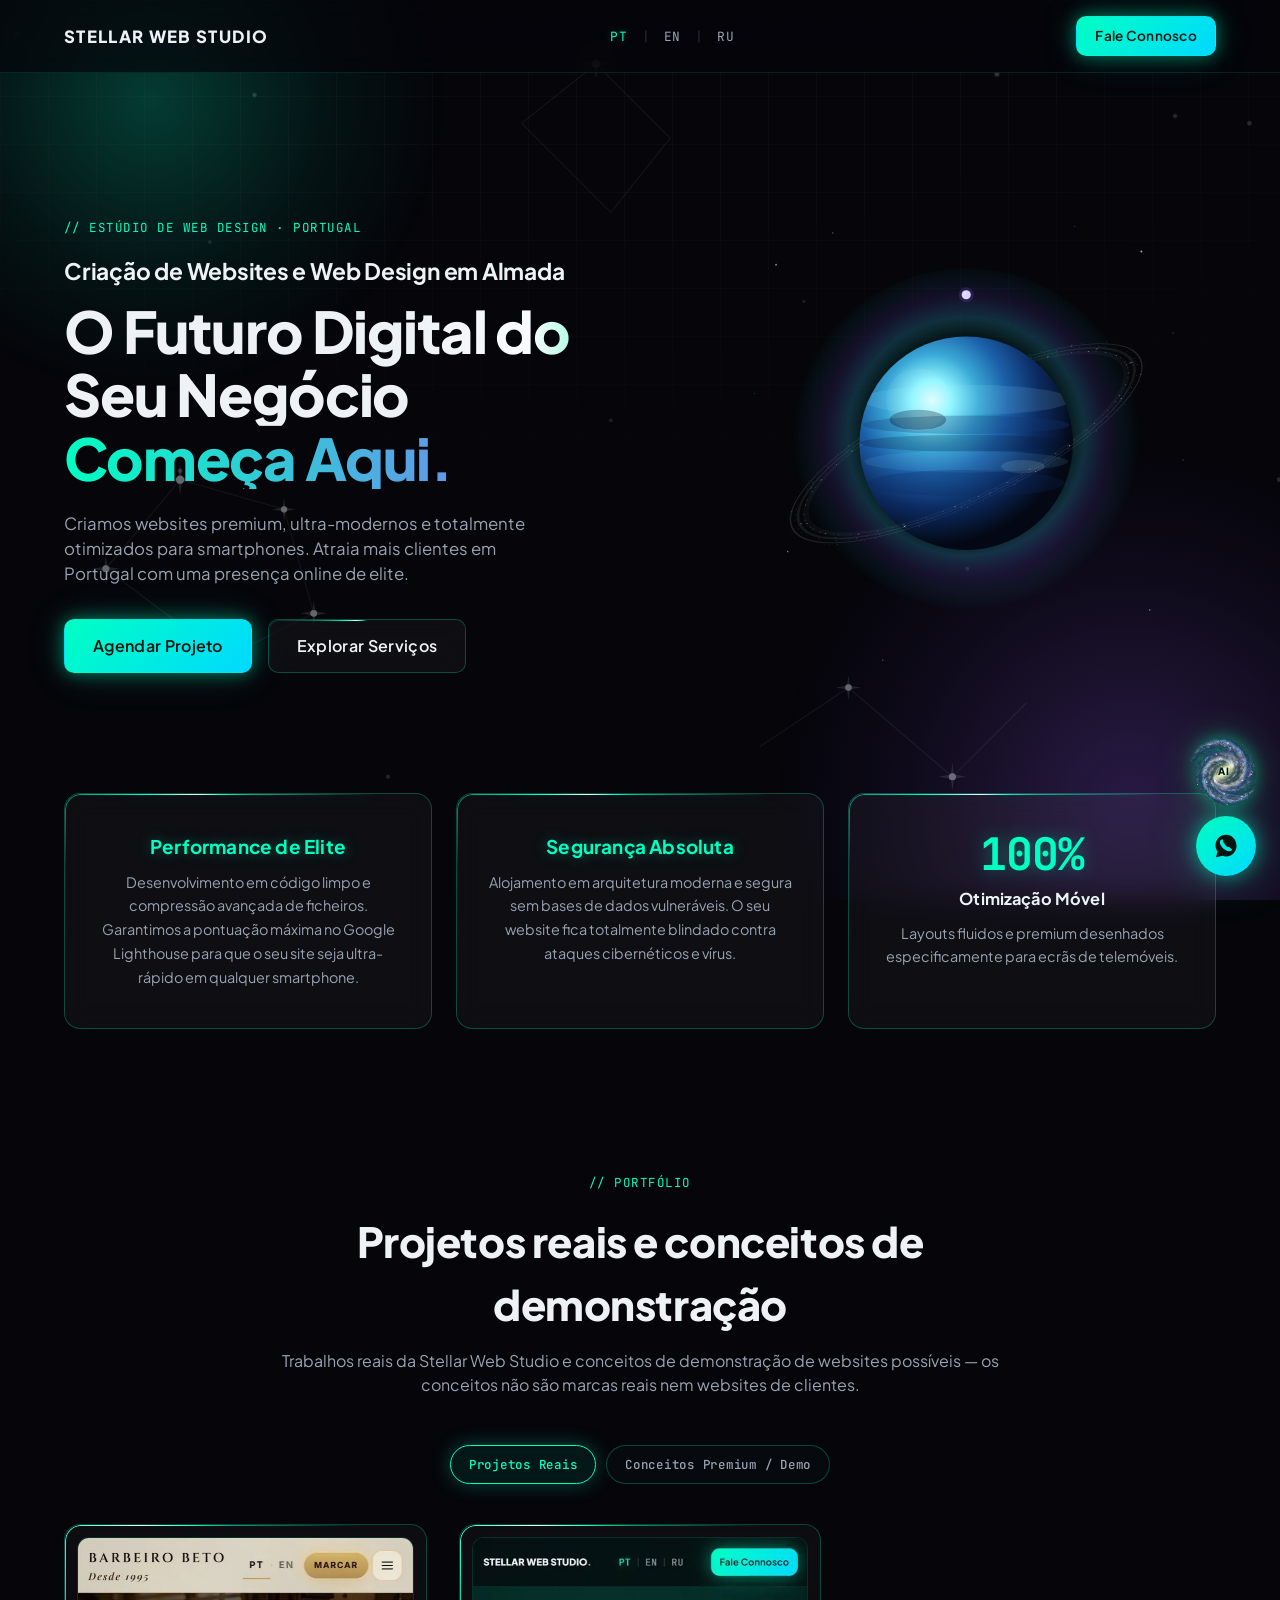
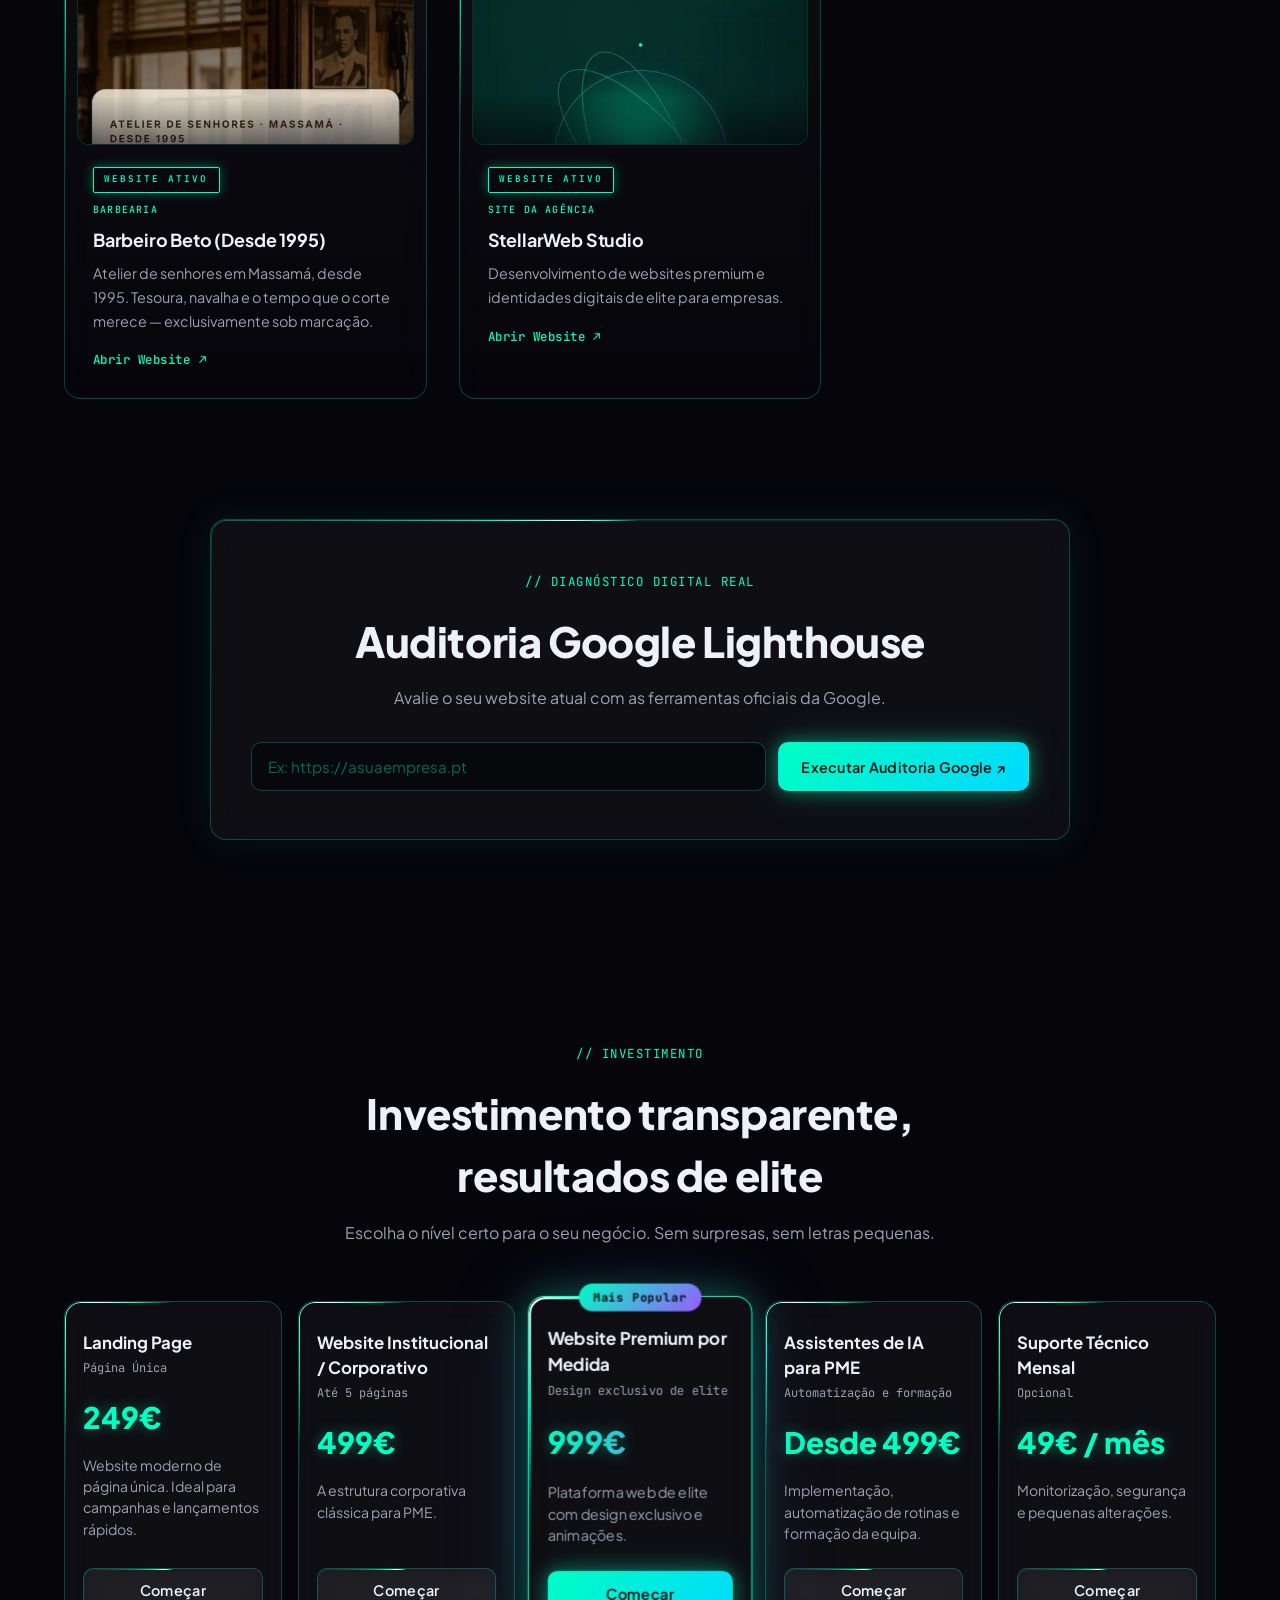
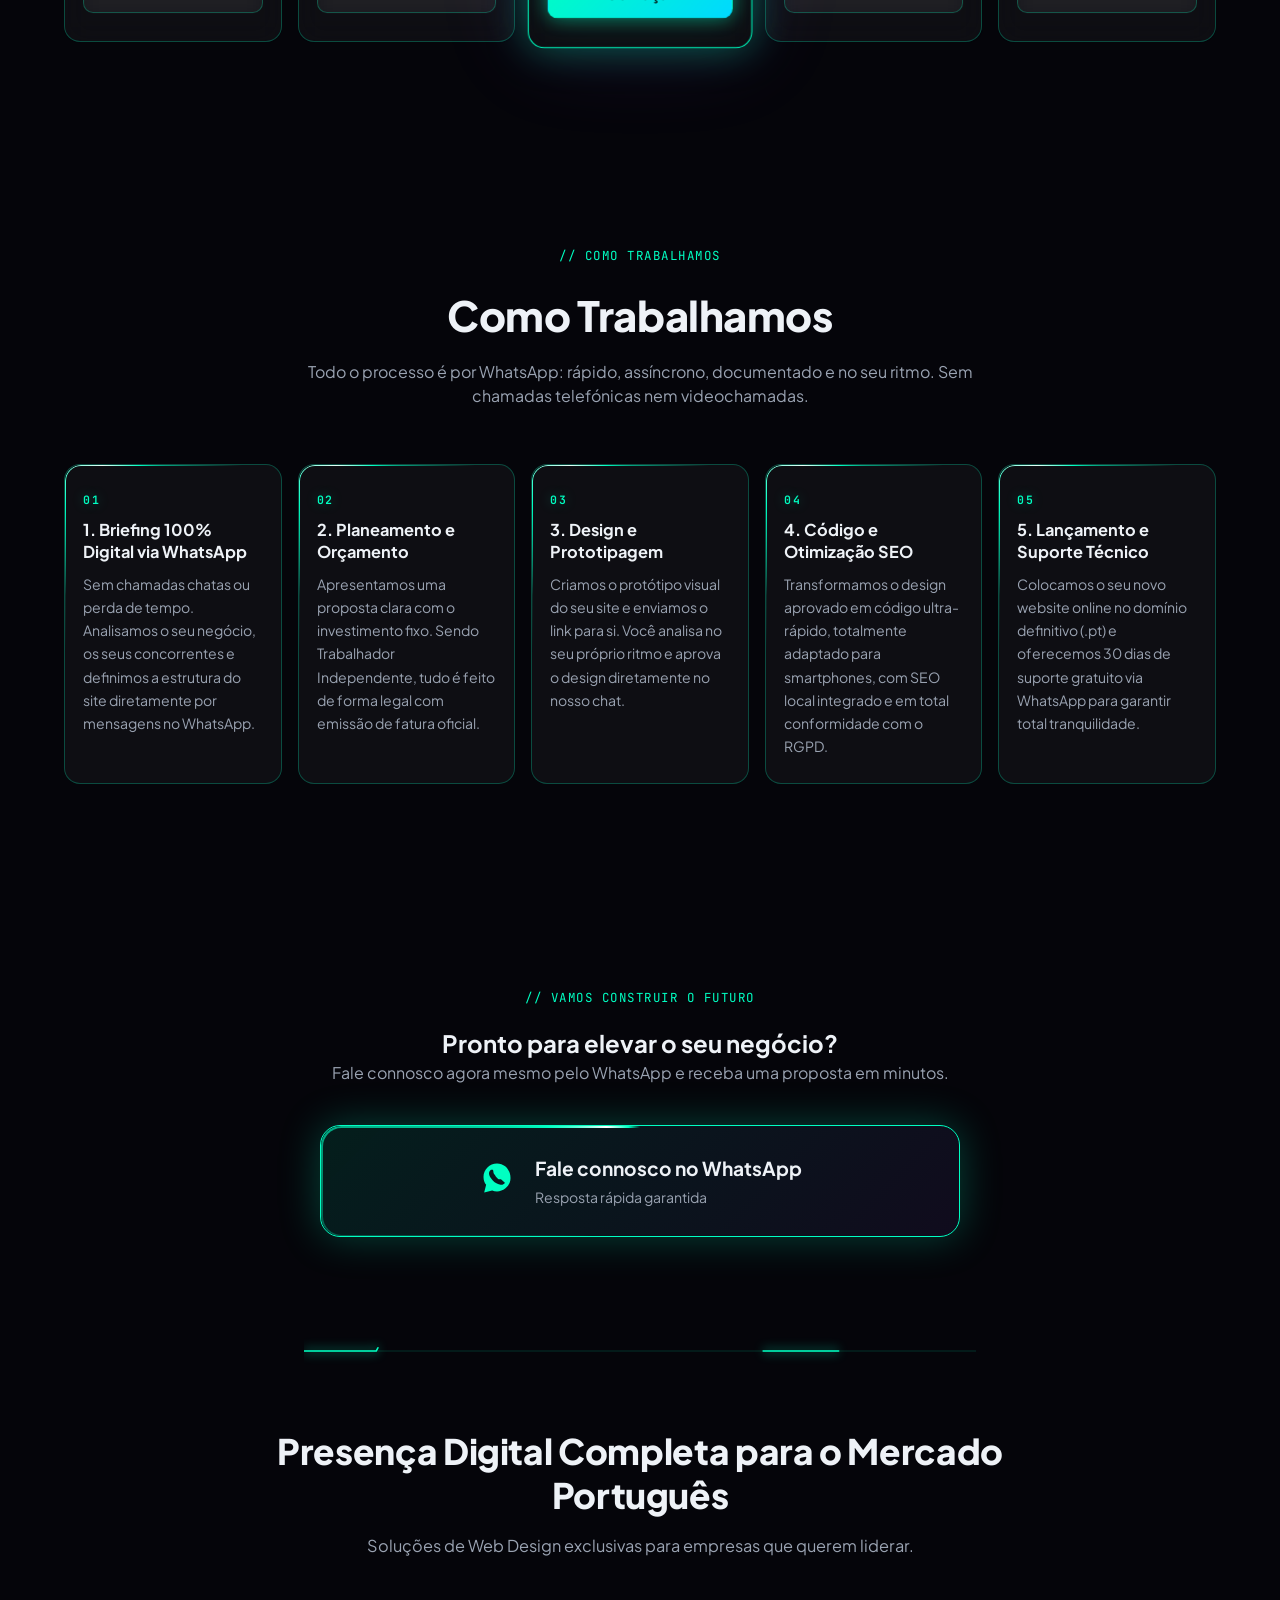
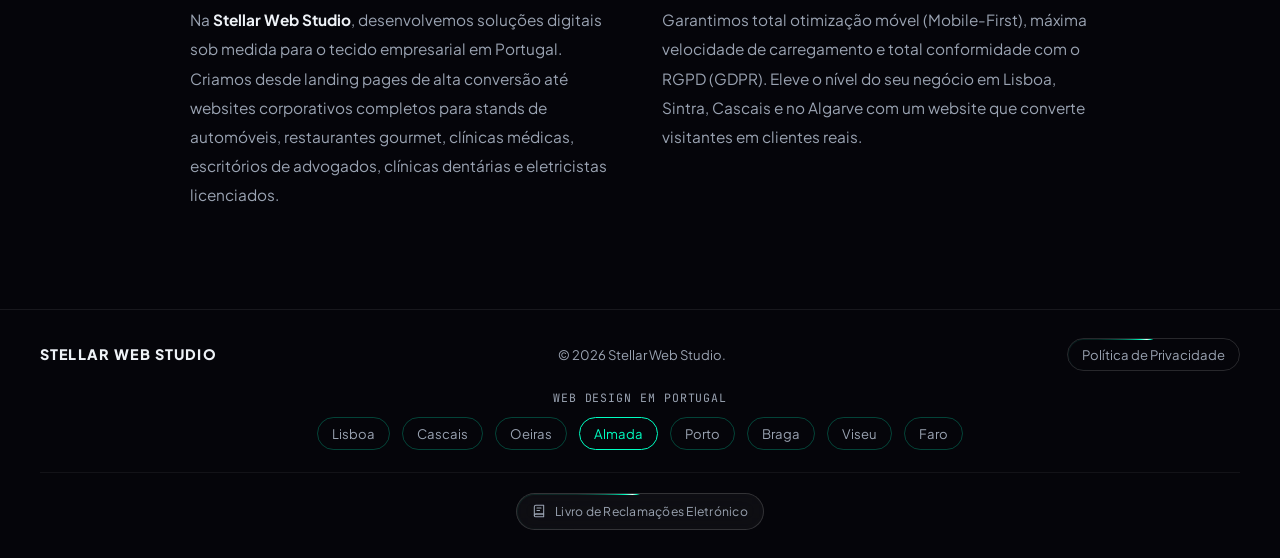
==== almada.html @ 2e37f5a9 "seo: add pretty city URLs, unique canonicals and local ProfessionalService markup Co-authored-by: Cu" ====
<!doctype html>
<html lang="pt-PT">
<head>
<meta charset="UTF-8" />
<meta name="viewport" content="width=device-width, initial-scale=1.0, viewport-fit=cover" />
<!-- Google tag (gtag.js) -->
<script async src="https://www.googletagmanager.com/gtag/js?id=G-JHW73YTMX4"></script>
<script>
  window.dataLayer = window.dataLayer || [];
  function gtag(){dataLayer.push(arguments);}
  gtag('js', new Date());
  gtag('config', 'G-JHW73YTMX4');
</script>
<title>Criação de Websites Profissionais em Almada | Stellar Web</title>
<meta name="description" content="Desenvolvimento web, lojas online e web design de alta performance em Almada. Otimizado para telemóveis e Google. Peça já um orçamento!" />
<meta name="keywords" content="criação de websites almada, web design almada, lojas online almada, criar site almada, agência web design portugal" />
<meta name="author" content="Vadym Minzilevskyi, Stellar Web Studio" />
<meta name="robots" content="index, follow" />
<meta name="google-site-verification" content="y5CZDhuUU19NnIF5j6mVTyw2W411XEZMlFec-QQuRfY" />
<meta name="theme-color" content="#05050A" />
<link rel="canonical" href="https://stellarweb.pt/almada" />
<link rel="icon" href="/assets/favicon.svg" type="image/svg+xml" />
<link rel="apple-touch-icon" href="/assets/favicon.svg" />

<meta property="og:type" content="website" />
<meta property="og:site_name" content="Stellar Web Studio" />
<meta property="og:locale" content="pt_PT" />
<meta property="og:title" content="Criação de Websites Profissionais em Almada | Stellar Web" />
<meta property="og:description" content="Desenvolvimento web, lojas online e web design de alta performance em Almada. Otimizado para telemóveis e Google. Peça já um orçamento!" />
<meta property="og:url" content="https://stellarweb.pt/almada" />
<meta property="og:image" content="https://stellarweb.pt/assets/og-image.png" />
<meta property="og:image:type" content="image/png" />
<meta name="twitter:card" content="summary_large_image" />
<meta name="twitter:title" content="Criação de Websites Profissionais em Almada | Stellar Web" />
<meta name="twitter:description" content="Desenvolvimento web, lojas online e web design de alta performance em Almada. Otimizado para telemóveis e Google. Peça já um orçamento!" />
<meta name="twitter:image" content="https://stellarweb.pt/assets/og-image.png" />

<link rel="preconnect" href="https://fonts.googleapis.com">
<link rel="preconnect" href="https://fonts.gstatic.com" crossorigin>
<link rel="stylesheet" href="https://fonts.googleapis.com/css2?family=Plus+Jakarta+Sans:wght@400;500;600;700;800&family=JetBrains+Mono:wght@400;500&display=swap" media="print" onload="this.onload=null;this.media='all'">
<link rel="stylesheet" href="/styles.css" />
<link rel="stylesheet" href="/fx.css" media="(min-width: 768px)">
<noscript>
  <link rel="stylesheet" href="https://fonts.googleapis.com/css2?family=Plus+Jakarta+Sans:wght@400;500;600;700;800&family=JetBrains+Mono:wght@400;500&display=swap">
  <link rel="stylesheet" href="/fx.css" media="(min-width: 768px)">
</noscript>
<script type="application/ld+json">
{
  "@context": "https://schema.org",
  "@type": "ProfessionalService",
  "name": "Stellar Web Studio",
  "alternateName": "StellarWeb Studio",
  "image": "https://stellarweb.pt/assets/logo.png",
  "logo": "https://stellarweb.pt/assets/logo.png",
  "url": "https://stellarweb.pt",
  "inLanguage": "pt-PT",
  "telephone": "+351937260282",
  "priceRange": "€€",
  "description": "Desenvolvimento web, lojas online e web design de alta performance em Almada. Otimizado para telemóveis e Google. Peça já um orçamento!",
  "founder": {
    "@type": "Person",
    "name": "Vadym Minzilevskyi"
  },
  "taxID": "310300118",
  "areaServed": {
    "@type": "City",
    "name": "Almada",
    "containedInPlace": {
      "@type": "Country",
      "name": "Portugal"
    }
  },
  "availableLanguage": ["Portuguese", "English", "Russian"],
  "address": {
    "@type": "PostalAddress",
    "addressLocality": "Almada",
    "addressRegion": "Lisboa",
    "addressCountry": "PT"
  },
  "geo": {
    "@type": "GeoCoordinates",
    "latitude": "38.7562",
    "longitude": "-9.2831"
  },
  "openingHoursSpecification": {
    "@type": "OpeningHoursSpecification",
    "dayOfWeek": [
      "Monday",
      "Tuesday",
      "Wednesday",
      "Thursday",
      "Friday",
      "Saturday",
      "Sunday"
    ],
    "opens": "09:00",
    "closes": "19:00"
  }
}
</script>
</head>
<body>

<div class="bg-fx" aria-hidden="true">
  <div class="glow glow-cyan"></div>
  <div class="glow glow-purple"></div>
  <div class="grid-overlay"></div>
  <div class="sky-map" aria-hidden="true" focusable="false"></div>
</div>

<header class="navbar" id="navbar">
  <div class="nav-inner">
    <a href="/" class="brand">STELLAR WEB STUDIO</a>
    <nav class="lang-switch" aria-label="Language switch">
      <button class="lang-btn active" data-lang="pt">PT</button>
      <span class="lang-sep">|</span>
      <button class="lang-btn" data-lang="en">EN</button>
      <span class="lang-sep">|</span>
      <button class="lang-btn" data-lang="ru">RU</button>
    </nav>
    <a href="#contact" class="btn btn-neon nav-cta" data-i18n="nav.cta">Fale Connosco</a>
  </div>
</header>

<main id="top">

  <!-- HERO -->
  <section class="hero">
    <div class="hero-inner">
      <span class="eyebrow" data-i18n="hero.eyebrow">// ESTÚDIO DE WEB DESIGN · PORTUGAL</span>
      <h1 class="hero-seo">Criação de Websites e Web Design em Almada</h1>
      <h2 class="hero-title">
        <span class="title-sheen" data-i18n="hero.title1">O Futuro Digital do Seu Negócio</span>
        <span class="text-gradient" data-i18n="hero.title2">Começa Aqui.</span>
      </h2>
      <p class="hero-sub" data-i18n="hero.sub">Criamos websites premium, ultra-modernos e totalmente otimizados para smartphones. Atraia mais clientes em Portugal com uma presença online de elite.</p>
      <div class="hero-actions">
        <a href="#contact" class="btn btn-neon btn-lg" data-i18n="hero.cta1">Agendar Projeto</a>
        <a href="#portfolio" class="btn btn-ghost btn-lg" data-i18n="hero.cta2">Explorar Serviços</a>
      </div>
    </div>
    <div class="hero-visual" aria-hidden="true">
      <svg class="data-orb" viewBox="0 0 600 600" fill="none" xmlns="http://www.w3.org/2000/svg" overflow="visible" aria-hidden="true" focusable="false" role="presentation">
        <defs>
          <radialGradient id="neptuneLit" cx="34%" cy="30%" r="68%">
            <stop offset="0%" stop-color="#e7fffd"/>
            <stop offset="14%" stop-color="#8ef6ff"/>
            <stop offset="32%" stop-color="#3aa8d6"/>
            <stop offset="52%" stop-color="#1b5fa8"/>
            <stop offset="74%" stop-color="#0c2b62"/>
            <stop offset="100%" stop-color="#030814"/>
          </radialGradient>
          <radialGradient id="neptuneAura" cx="50%" cy="48%" r="50%">
            <stop offset="52%" stop-color="#00ffc2" stop-opacity="0"/>
            <stop offset="68%" stop-color="#3ecbff" stop-opacity="0.22"/>
            <stop offset="82%" stop-color="#7a5cff" stop-opacity="0.12"/>
            <stop offset="100%" stop-color="#00ffc2" stop-opacity="0"/>
          </radialGradient>
          <clipPath id="planetClip">
            <circle cx="300" cy="300" r="128"/>
          </clipPath>
          <clipPath id="ringBack">
            <rect x="0" y="0" width="600" height="300"/>
          </clipPath>
          <clipPath id="ringFront">
            <rect x="0" y="300" width="600" height="300"/>
          </clipPath>
          <g id="ringDebrisBits">
            <circle class="ring-dust" r="212" fill="none" stroke="#9aa8c7" stroke-width="8" opacity="0.05"/>
            <circle class="ring-dust" r="222" fill="none" stroke="#c8fff8" stroke-width="4" opacity="0.08"/>
            <circle class="ring-dust" r="232" fill="none" stroke="#e8fbff" stroke-width="2" opacity="0.12"/>
            <circle class="ring-dash" r="214" fill="none" stroke="#f4ffff" stroke-width="1.4" opacity="0.55" stroke-dasharray="1.2 11 0.6 18 2.4 14 0.8 22"/>
            <circle class="ring-dash d2" r="226" fill="none" stroke="#d7e7ff" stroke-width="1.1" opacity="0.42" stroke-dasharray="0.7 16 1.8 12 0.5 24 1.3 19"/>
            <circle class="ring-dash d3" r="236" fill="none" stroke="#c8fff8" stroke-width="0.9" opacity="0.38" stroke-dasharray="0.5 20 1.4 15 0.8 26"/>
            <ellipse cx="220" cy="0" rx="2.4" ry="0.7" fill="#f4ffff" opacity="0.9" transform="rotate(18 220 0)"/>
            <ellipse cx="190.5" cy="110" rx="1.6" ry="0.5" fill="#c8fff8" opacity="0.75" transform="rotate(48 190.5 110)"/>
            <ellipse cx="110" cy="190.5" rx="2.1" ry="0.6" fill="#ffffff" opacity="0.82" transform="rotate(72 110 190.5)"/>
            <ellipse cx="0" cy="220" rx="1.2" ry="1.2" fill="#b8c4d8" opacity="0.5"/>
            <ellipse cx="-110" cy="190.5" rx="2.5" ry="0.65" fill="#e8fbff" opacity="0.88" transform="rotate(128 -110 190.5)"/>
            <ellipse cx="-190.5" cy="110" rx="1.4" ry="0.45" fill="#d7e7ff" opacity="0.62" transform="rotate(152 -190.5 110)"/>
            <ellipse cx="-220" cy="0" rx="2.0" ry="0.55" fill="#f4ffff" opacity="0.8" transform="rotate(188 -220 0)"/>
            <ellipse cx="-190.5" cy="-110" rx="1.1" ry="1.1" fill="#9aa8c7" opacity="0.48"/>
            <ellipse cx="-110" cy="-190.5" rx="2.3" ry="0.6" fill="#ffffff" opacity="0.86" transform="rotate(248 -110 -190.5)"/>
            <ellipse cx="0" cy="-220" rx="1.7" ry="0.5" fill="#c8fff8" opacity="0.72" transform="rotate(272 0 -220)"/>
            <ellipse cx="110" cy="-190.5" rx="1.3" ry="0.45" fill="#e8fbff" opacity="0.7" transform="rotate(302 110 -190.5)"/>
            <ellipse cx="190.5" cy="-110" rx="2.2" ry="0.58" fill="#f4ffff" opacity="0.84" transform="rotate(332 190.5 -110)"/>
            <ellipse cx="224.1" cy="60" rx="0.7" ry="0.7" fill="#ffffff" opacity="0.7"/>
            <ellipse cx="60" cy="224.1" rx="1.85" ry="0.5" fill="#c8fff8" opacity="0.68" transform="rotate(98 60 224.1)"/>
            <ellipse cx="-164" cy="164" rx="0.55" ry="0.55" fill="#e8fbff" opacity="0.6"/>
            <ellipse cx="-224.1" cy="-60" rx="1.5" ry="0.45" fill="#d7e7ff" opacity="0.58" transform="rotate(208 -224.1 -60)"/>
            <ellipse cx="-60" cy="-224.1" rx="0.65" ry="0.65" fill="#ffffff" opacity="0.55"/>
            <ellipse cx="164" cy="-164" rx="1.9" ry="0.52" fill="#e8fbff" opacity="0.74" transform="rotate(318 164 -164)"/>
          </g>
        </defs>

        <g class="starfield">
          <circle class="star-twinkle" cx="72" cy="86" r="1.1" fill="#eef7ff" opacity="0.55"/>
          <circle class="star-twinkle s2" cx="140" cy="48" r="0.8" fill="#c8fff8" opacity="0.4"/>
          <circle class="star-twinkle s3" cx="510" cy="70" r="1.2" fill="#ffffff" opacity="0.65"/>
          <circle class="star-twinkle" cx="548" cy="168" r="0.7" fill="#b8d4ff" opacity="0.45"/>
          <circle class="star-twinkle s2" cx="86" cy="430" r="0.9" fill="#ffffff" opacity="0.5"/>
          <circle class="star-twinkle s3" cx="46" cy="240" r="0.6" fill="#00ffc2" opacity="0.35"/>
          <circle class="star-twinkle" cx="520" cy="500" r="1" fill="#e8fbff" opacity="0.5"/>
          <circle class="star-twinkle s2" cx="430" cy="40" r="0.7" fill="#9b5cff" opacity="0.45"/>
          <circle class="star-twinkle s3" cx="200" cy="560" r="0.8" fill="#ffffff" opacity="0.4"/>
          <circle class="star-twinkle" cx="560" cy="320" r="0.6" fill="#c8fff8" opacity="0.5"/>
        </g>

        <circle class="neptune-glow" cx="300" cy="300" r="210" fill="url(#neptuneAura)"/>

        <g class="neptune-rings neptune-rings-back">
          <g clip-path="url(#ringBack)">
            <g transform="translate(300 300) rotate(-26) scale(1 0.30)">
              <g class="ring-debris">
                <rect x="-240" y="-240" width="480" height="480" fill="none"/>
                <use href="#ringDebrisBits"/>
                <g class="ring-mobile-gleam">
                  <circle r="218" fill="none" stroke="#f7ffff" stroke-width="3.2" opacity="0.9" stroke-dasharray="3.4 7 1.1 12 5 9"/>
                  <circle r="228" fill="none" stroke="#c8fff8" stroke-width="2.2" opacity="0.7" stroke-dasharray="1.6 10 3.2 14 0.8 18"/>
                  <circle r="236" fill="none" stroke="#00ffc2" stroke-width="1.4" opacity="0.45" stroke-dasharray="0.8 16 2.4 11"/>
                </g>
              </g>
            </g>
          </g>
        </g>

        <g class="neptune-moon" transform-origin="300px 300px">
          <circle cx="300" cy="122" r="5.5" fill="#e7f4ff"/>
          <circle cx="298" cy="120" r="2" fill="#ffffff" opacity="0.7"/>
          <circle cx="300" cy="122" r="9" fill="#9b5cff" opacity="0.18"/>
        </g>

        <circle cx="300" cy="300" r="128" fill="url(#neptuneLit)"/>
        <g clip-path="url(#planetClip)" class="neptune-clouds">
          <ellipse cx="300" cy="248" rx="126" ry="18" fill="#9fe9ff" opacity="0.12"/>
          <ellipse cx="300" cy="278" rx="124" ry="11" fill="#14386f" opacity="0.28"/>
          <ellipse cx="300" cy="300" rx="128" ry="10" fill="#06152e" opacity="0.22"/>
          <ellipse cx="300" cy="322" rx="122" ry="13" fill="#7fdfff" opacity="0.1"/>
          <ellipse cx="300" cy="348" rx="118" ry="16" fill="#0d2a58" opacity="0.26"/>
          <ellipse cx="242" cy="272" rx="34" ry="12" fill="#07122c" opacity="0.32"/>
          <ellipse cx="368" cy="328" rx="26" ry="8" fill="#cfffff" opacity="0.12"/>
        </g>
        <circle cx="242" cy="248" r="38" fill="#ffffff" opacity="0.05"/>

        <g class="neptune-rings neptune-rings-front">
          <g clip-path="url(#ringFront)">
            <g transform="translate(300 300) rotate(-26) scale(1 0.30)">
              <g class="ring-debris">
                <rect x="-240" y="-240" width="480" height="480" fill="none"/>
                <use href="#ringDebrisBits"/>
                <g class="ring-mobile-gleam">
                  <circle r="218" fill="none" stroke="#f7ffff" stroke-width="3.2" opacity="0.9" stroke-dasharray="3.4 7 1.1 12 5 9"/>
                  <circle r="228" fill="none" stroke="#c8fff8" stroke-width="2.2" opacity="0.7" stroke-dasharray="1.6 10 3.2 14 0.8 18"/>
                  <circle r="236" fill="none" stroke="#00ffc2" stroke-width="1.4" opacity="0.45" stroke-dasharray="0.8 16 2.4 11"/>
                </g>
              </g>
            </g>
          </g>
        </g>
      </svg>
    </div>
  </section>

  <!-- METRICS -->
  <section class="metrics">
    <div class="grid-metrics">
      <article class="card metric-card">
        <h3 class="metric-label" data-i18n="metrics.m1.label">Performance de Elite</h3>
        <p class="metric-sub" data-i18n="metrics.m1.sub">Desenvolvimento em código limpo e compressão avançada de ficheiros. Garantimos a pontuação máxima no Google Lighthouse para que o seu site seja ultra-rápido em qualquer smartphone.</p>
      </article>
      <article class="card metric-card">
        <h3 class="metric-label" data-i18n="metrics.m2.label">Segurança Absoluta</h3>
        <p class="metric-sub" data-i18n="metrics.m2.sub">Alojamento em arquitetura moderna e segura sem bases de dados vulneráveis. O seu website fica totalmente blindado contra ataques cibernéticos e vírus.</p>
      </article>
      <article class="card metric-card">
        <span class="metric-num">100%</span>
        <span class="metric-label" data-i18n="metrics.m3.label">Otimização Móvel</span>
        <p class="metric-sub" data-i18n="metrics.m3.sub">Layouts fluidos e premium desenhados especificamente para ecrãs de telemóveis.</p>
      </article>
    </div>
  </section>

  <!-- PORTFOLIO -->
  <section class="section" id="portfolio">
    <div class="section-head">
      <span class="eyebrow" data-i18n="portfolio.eyebrow">// PORTFÓLIO</span>
      <h2 data-i18n="portfolio.title">Projetos reais e conceitos de demonstração</h2>
      <p class="section-sub" data-i18n="portfolio.sub">Trabalhos reais da Stellar Web Studio e conceitos de demonstração de websites possíveis — os conceitos não são marcas reais nem websites de clientes.</p>
    </div>
    <div class="portfolio-tabs" role="tablist" data-i18n-label="portfolio.tabs.aria" aria-label="Filtro do portfólio">
      <button type="button" class="portfolio-tab is-active" role="tab" id="portfolioTabLive" aria-selected="true" aria-controls="portfolioGrid" data-filter="live" data-i18n="portfolio.tab.live">Projetos Reais</button>
      <button type="button" class="portfolio-tab" role="tab" id="portfolioTabDemo" aria-selected="false" aria-controls="portfolioGrid" data-filter="demo" data-i18n="portfolio.tab.demo">Conceitos Premium / Demo</button>
    </div>
    <div class="portfolio-clip" id="portfolioClip">
      <div class="grid-portfolio" id="portfolioGrid">
      <article class="group card portfolio-card portfolio-card-live" data-kind="live">
        <div class="preview-stage" aria-hidden="true">
          <picture>
            <source type="image/webp" srcset="/images/portfolio/barber.webp" />
            <img class="preview-scrollshot" src="/images/portfolio/barber.jpg" alt="Website premium para barbearia em Almada - Stellar Web Studio" width="640" height="5146" loading="lazy" decoding="async" draggable="false" />
          </picture>
        </div>
        <a href="https://barbeirobeto.netlify.app/" target="_blank" rel="noopener noreferrer" class="portfolio-card-link">
        <div class="portfolio-body">
          <span class="portfolio-badge portfolio-badge-live" data-i18n="portfolio.badge.live">WEBSITE ATIVO</span>
          <span class="portfolio-category" data-i18n="portfolio.card1.category">BARBEARIA</span>
          <h3 data-i18n="portfolio.card1.title">Barbeiro Beto (Desde 1995)</h3>
          <p data-i18n="portfolio.card1.desc">Atelier de senhores em Massamá, desde 1995. Tesoura, navalha e o tempo que o corte merece — exclusivamente sob marcação.</p>
          <span class="portfolio-cta"><span data-i18n="portfolio.tag.live">Abrir Website</span><span class="portfolio-cta-arrow" aria-hidden="true">↗</span></span>
        </div>
        </a>
      </article>
      <article class="group card portfolio-card" data-kind="demo">
        <div class="preview-stage" aria-hidden="true">
          <picture>
            <source type="image/webp" srcset="/images/portfolio/clinic.webp" />
            <img class="preview-scrollshot" src="/images/portfolio/clinic.jpg" alt="Website premium para clínica médica familiar em Almada - Stellar Web Studio" width="640" height="5146" loading="lazy" decoding="async" draggable="false" />
          </picture>
        </div>
        <a href="https://clinicamedica121.netlify.app/" target="_blank" rel="noopener noreferrer" class="portfolio-card-link">
        <div class="portfolio-body">
          <span class="portfolio-badge" data-i18n="portfolio.badge">DEMO · CONCEITO</span>
          <span class="portfolio-category" data-i18n="portfolio.card2.category">CLÍNICA MÉDICA</span>
          <h3 data-i18n="portfolio.card2.title">Sávia — Clínica Médica Familiar</h3>
          <p data-i18n="portfolio.card2.desc">Clínica privada de medicina familiar no Saldanha. Tempo, discrição e rigor suíço para famílias de Lisboa e Cascais.</p>
          <span class="portfolio-cta"><span data-i18n="portfolio.tag.demo">Abrir Demonstração</span><span class="portfolio-cta-arrow" aria-hidden="true">↗</span></span>
        </div>
        </a>
      </article>
      <article class="group card portfolio-card" data-kind="demo">
        <div class="preview-stage" aria-hidden="true">
          <picture>
            <source type="image/webp" srcset="/images/portfolio/construction.webp" />
            <img class="preview-scrollshot" src="/images/portfolio/construction.jpg" alt="Website premium para construção de luxo em Almada - Stellar Web Studio" width="640" height="3893" loading="lazy" decoding="async" draggable="false" />
          </picture>
        </div>
        <a href="https://acabamento121.netlify.app/" target="_blank" rel="noopener noreferrer" class="portfolio-card-link">
        <div class="portfolio-body">
          <span class="portfolio-badge" data-i18n="portfolio.badge">DEMO · CONCEITO</span>
          <span class="portfolio-category" data-i18n="portfolio.card3.category">CONSTRUÇÃO DE LUXO</span>
          <h3 data-i18n="portfolio.card3.title">Áurea Construções &amp; Atelier</h3>
          <p data-i18n="portfolio.card3.desc">Atelier de obra de autor em Lisboa, Cascais e Sintra. Estuque veneziano genuíno, acabamentos de alta costura e garantia de 5 anos.</p>
          <span class="portfolio-cta"><span data-i18n="portfolio.tag.demo">Abrir Demonstração</span><span class="portfolio-cta-arrow" aria-hidden="true">↗</span></span>
        </div>
        </a>
      </article>
      <article class="group card portfolio-card" data-kind="demo">
        <div class="preview-stage" aria-hidden="true">
          <picture>
            <source type="image/webp" srcset="/images/portfolio/law.webp" />
            <img class="preview-scrollshot" src="/images/portfolio/law.jpg" alt="Website premium para sociedade de advogados em Almada - Stellar Web Studio" width="640" height="3893" loading="lazy" decoding="async" draggable="false" />
          </picture>
        </div>
        <a href="https://advogada121.netlify.app/" target="_blank" rel="noopener noreferrer" class="portfolio-card-link">
        <div class="portfolio-body">
          <span class="portfolio-badge" data-i18n="portfolio.badge">DEMO · CONCEITO</span>
          <span class="portfolio-category" data-i18n="portfolio.card4.category">SOCIEDADE DE ADVOGADOS</span>
          <h3 data-i18n="portfolio.card4.title">Áurea &amp; Associados</h3>
          <p data-i18n="portfolio.card4.desc">Sociedade de advogados na Avenida da Liberdade. Direito Imobiliário e Relocalização.</p>
          <span class="portfolio-cta"><span data-i18n="portfolio.tag.demo">Abrir Demonstração</span><span class="portfolio-cta-arrow" aria-hidden="true">↗</span></span>
        </div>
        </a>
      </article>
      <article class="group card portfolio-card" data-kind="demo">
        <div class="preview-stage" aria-hidden="true">
          <picture>
            <source type="image/webp" srcset="/images/portfolio/dental.webp" />
            <img class="preview-scrollshot" src="/images/portfolio/dental.jpg" alt="Website premium para clínica de estética dentária em Almada - Stellar Web Studio" width="640" height="5146" loading="lazy" decoding="async" draggable="false" />
          </picture>
        </div>
        <a href="https://dentaria.netlify.app/" target="_blank" rel="noopener noreferrer" class="portfolio-card-link">
        <div class="portfolio-body">
          <span class="portfolio-badge" data-i18n="portfolio.badge">DEMO · CONCEITO</span>
          <span class="portfolio-category" data-i18n="portfolio.card5.category">CLÍNICA DENTÁRIA</span>
          <h3 data-i18n="portfolio.card5.title">AUREA Estética Dentária</h3>
          <p data-i18n="portfolio.card5.desc">Estética dentária de alta precisão na Avenida da Liberdade — rápido, intuitivo e sem complicações.</p>
          <span class="portfolio-cta"><span data-i18n="portfolio.tag.demo">Abrir Demonstração</span><span class="portfolio-cta-arrow" aria-hidden="true">↗</span></span>
        </div>
        </a>
      </article>
      <article class="group card portfolio-card" data-kind="demo">
        <div class="preview-stage" aria-hidden="true">
          <picture>
            <source type="image/webp" srcset="/images/portfolio/rental.webp" />
            <img class="preview-scrollshot" src="/images/portfolio/rental.jpg" alt="Website de luxo para aluguer de carros em Almada - Stellar Web Studio" width="640" height="3893" loading="lazy" decoding="async" draggable="false" />
          </picture>
        </div>
        <a href="https://rentcar121.netlify.app/" target="_blank" rel="noopener noreferrer" class="portfolio-card-link">
        <div class="portfolio-body">
          <span class="portfolio-badge" data-i18n="portfolio.badge">DEMO · CONCEITO</span>
          <span class="portfolio-category" data-i18n="portfolio.card6.category">ALUGUER DE SUPERDESPORTIVOS</span>
          <h3 data-i18n="portfolio.card6.title">Rent-a-Car Premium</h3>
          <p data-i18n="portfolio.card6.desc">Superdesportivos de excepção com entrega VIP na Marina de Cascais e no Aeroporto de Lisboa. Porsche, Ferrari, Lamborghini.</p>
          <span class="portfolio-cta"><span data-i18n="portfolio.tag.demo">Abrir Demonstração</span><span class="portfolio-cta-arrow" aria-hidden="true">↗</span></span>
        </div>
        </a>
      </article>
      <article class="group card portfolio-card" data-kind="demo">
        <div class="preview-stage" aria-hidden="true">
          <picture>
            <source type="image/webp" srcset="/images/portfolio/restaurant.webp" />
            <img class="preview-scrollshot" src="/images/portfolio/restaurant.jpg" alt="Website premium para restaurante de alta cozinha em Almada - Stellar Web Studio" width="640" height="3893" loading="lazy" decoding="async" draggable="false" />
          </picture>
        </div>
        <a href="https://restaurants121.netlify.app/" target="_blank" rel="noopener noreferrer" class="portfolio-card-link">
        <div class="portfolio-body">
          <span class="portfolio-badge" data-i18n="portfolio.badge">DEMO · CONCEITO</span>
          <span class="portfolio-category" data-i18n="portfolio.card7.category">RESTAURANTE DE ALTA COZINHA</span>
          <h3 data-i18n="portfolio.card7.title">Áurea — Alta Cozinha</h3>
          <p data-i18n="portfolio.card7.desc">Palácio contemporâneo da mesa portuguesa e gastronomia atlântica no Chiado.</p>
          <span class="portfolio-cta"><span data-i18n="portfolio.tag.demo">Abrir Demonstração</span><span class="portfolio-cta-arrow" aria-hidden="true">↗</span></span>
        </div>
        </a>
      </article>
      <article class="group card portfolio-card portfolio-card-live" data-kind="live">
        <div class="preview-stage" aria-hidden="true">
          <picture>
            <source type="image/webp" srcset="/images/portfolio/studio.webp" />
            <img class="preview-scrollshot" src="/images/portfolio/studio.jpg" alt="Website da agência Stellar Web Studio em Almada" width="640" height="5146" loading="lazy" decoding="async" draggable="false" />
          </picture>
        </div>
        <a href="#top" class="portfolio-card-link">
        <div class="portfolio-body">
          <span class="portfolio-badge portfolio-badge-live" data-i18n="portfolio.badge.live">WEBSITE ATIVO</span>
          <span class="portfolio-category" data-i18n="portfolio.card8.category">SITE DA AGÊNCIA</span>
          <h3 data-i18n="portfolio.card8.title">StellarWeb Studio</h3>
          <p data-i18n="portfolio.card8.desc">Desenvolvimento de websites premium e identidades digitais de elite para empresas.</p>
          <span class="portfolio-cta"><span data-i18n="portfolio.tag.live">Abrir Website</span><span class="portfolio-cta-arrow" aria-hidden="true">↗</span></span>
        </div>
        </a>
      </article>
      </div>
    </div>
    <button type="button" class="portfolio-more" id="portfolioMore" hidden aria-expanded="false" aria-controls="portfolioClip">
      <span class="portfolio-more-more" data-i18n="portfolio.more">Ver mais projetos</span>
      <span class="portfolio-more-less" data-i18n="portfolio.less">Ver menos projetos</span>
      <span class="portfolio-more-arrow" aria-hidden="true">⬇</span>
    </button>
  </section>

  <section class="section audit" id="audit">
    <div class="audit-block">
      <div class="section-head audit-head">
        <span class="eyebrow" data-i18n="audit.eyebrow">// DIAGNÓSTICO DIGITAL REAL</span>
        <h2 data-i18n="audit.title">Auditoria Google Lighthouse</h2>
        <p class="section-sub" data-i18n="audit.sub">Avalie o seu website atual com as ferramentas oficiais da Google.</p>
      </div>

      <form class="audit-form" id="auditForm">
        <label class="sr-only" for="auditUrl" data-i18n="audit.label">URL do website</label>
        <input id="auditUrl" class="audit-input" type="text" inputmode="url" autocomplete="url" placeholder="Ex: https://asuaempresa.pt" data-i18n-placeholder="audit.placeholder" />
        <button type="submit" class="btn btn-neon" id="auditSubmit" data-i18n="audit.cta">Executar Auditoria Google ↗</button>
      </form>

      <p class="audit-inline-error" id="auditInlineError" hidden></p>

      <div class="audit-loader" id="auditLoader" hidden>
        <div class="audit-pct" id="auditPct">0%</div>
        <div class="audit-pct-track" aria-hidden="true"><span class="audit-pct-fill" id="auditPctFill"></span></div>
        <p class="audit-log" id="auditLog" data-i18n="audit.loading">A invocar servidores da Google Lighthouse...</p>
      </div>

      <div class="audit-error" id="auditError" hidden>
        <p id="auditErrorText"></p>
        <button type="button" class="btn btn-ghost" id="auditRetry" data-i18n="audit.retry">Tentar novamente</button>
        <a class="btn btn-neon" href="https://wa.me/351937260282" target="_blank" rel="noopener" data-i18n="contact.wa.title">Fale connosco no WhatsApp</a>
      </div>

      <div class="audit-results" id="auditResults" hidden>
        <p class="audit-tested" id="auditTested"></p>
        <div class="audit-gauges">
          <article class="audit-gauge is-open" data-cat="performance" role="button" tabindex="0" aria-expanded="true" aria-controls="audit-panel-performance">
            <div class="audit-ring-wrap">
              <svg viewBox="0 0 100 100" aria-hidden="true">
                <circle class="audit-ring-bg" cx="50" cy="50" r="42"></circle>
                <circle class="audit-ring" cx="50" cy="50" r="42"></circle>
              </svg>
              <span class="audit-score" id="auditScorePerformance">—</span>
            </div>
            <span class="audit-gauge-label" data-i18n="audit.score.perf">Desempenho</span>
          </article>
          <article class="audit-gauge" data-cat="accessibility" role="button" tabindex="0" aria-expanded="false" aria-controls="audit-panel-accessibility">
            <div class="audit-ring-wrap">
              <svg viewBox="0 0 100 100" aria-hidden="true">
                <circle class="audit-ring-bg" cx="50" cy="50" r="42"></circle>
                <circle class="audit-ring" cx="50" cy="50" r="42"></circle>
              </svg>
              <span class="audit-score" id="auditScoreAccessibility">—</span>
            </div>
            <span class="audit-gauge-label" data-i18n="audit.score.a11y">Acessibilidade</span>
          </article>
          <article class="audit-gauge" data-cat="best-practices" role="button" tabindex="0" aria-expanded="false" aria-controls="audit-panel-best-practices">
            <div class="audit-ring-wrap">
              <svg viewBox="0 0 100 100" aria-hidden="true">
                <circle class="audit-ring-bg" cx="50" cy="50" r="42"></circle>
                <circle class="audit-ring" cx="50" cy="50" r="42"></circle>
              </svg>
              <span class="audit-score" id="auditScoreBestPractices">—</span>
            </div>
            <span class="audit-gauge-label" data-i18n="audit.score.bp">Boas Práticas</span>
          </article>
          <article class="audit-gauge" data-cat="seo" role="button" tabindex="0" aria-expanded="false" aria-controls="audit-panel-seo">
            <div class="audit-ring-wrap">
              <svg viewBox="0 0 100 100" aria-hidden="true">
                <circle class="audit-ring-bg" cx="50" cy="50" r="42"></circle>
                <circle class="audit-ring" cx="50" cy="50" r="42"></circle>
              </svg>
              <span class="audit-score" id="auditScoreSeo">—</span>
            </div>
            <span class="audit-gauge-label" data-i18n="audit.score.seo">SEO</span>
          </article>
        </div>
        <div class="audit-accordions" id="auditAccordions">
          <div class="audit-acc is-open" data-cat="performance">
            <button type="button" class="audit-acc-trigger" id="auditAccPerf" aria-expanded="true" aria-controls="audit-panel-performance">
              <span data-i18n="audit.score.perf">Desempenho</span>
              <span class="audit-acc-chevron" aria-hidden="true"></span>
            </button>
            <div class="audit-acc-panel" id="audit-panel-performance" role="region" aria-labelledby="auditAccPerf">
              <div class="audit-acc-panel-inner">
                <p class="audit-acc-fact">
                  <strong data-i18n="audit.meaning">O que significa</strong>
                  <span data-i18n="audit.explain.perf.meaning">Velocidade e agilidade do site.</span>
                </p>
                <p class="audit-acc-fact">
                  <strong data-i18n="audit.business">Para o seu negócio</strong>
                  <span data-i18n="audit.explain.perf.business">Se o seu site demorar mais de 3 segundos a carregar, 50% dos utilizadores desistem. Um site lento faz com que perca clientes e deite dinheiro fora em publicidade (Facebook/Google Ads). O nosso objetivo é colocar o seu site a carregar em menos de 1 segundo.</span>
                </p>
              </div>
            </div>
          </div>
          <div class="audit-acc" data-cat="accessibility">
            <button type="button" class="audit-acc-trigger" id="auditAccA11y" aria-expanded="false" aria-controls="audit-panel-accessibility">
              <span data-i18n="audit.score.a11y">Acessibilidade</span>
              <span class="audit-acc-chevron" aria-hidden="true"></span>
            </button>
            <div class="audit-acc-panel" id="audit-panel-accessibility" role="region" aria-labelledby="auditAccA11y">
              <div class="audit-acc-panel-inner">
                <p class="audit-acc-fact">
                  <strong data-i18n="audit.meaning">O que significa</strong>
                  <span data-i18n="audit.explain.a11y.meaning">Facilidade de uso para todos os utilizadores.</span>
                </p>
                <p class="audit-acc-fact">
                  <strong data-i18n="audit.business">Para o seu negócio</strong>
                  <span data-i18n="audit.explain.a11y.business">Garante que qualquer pessoa (incluindo idosos ou clientes no telemóvel sob luz solar intensa) consegue ler o seu menu e contactá-lo facilmente. Além disso, evita problemas legais, pois a União Europeia penaliza sites que não cumprem as normas de acessibilidade.</span>
                </p>
              </div>
            </div>
          </div>
          <div class="audit-acc" data-cat="best-practices">
            <button type="button" class="audit-acc-trigger" id="auditAccBp" aria-expanded="false" aria-controls="audit-panel-best-practices">
              <span data-i18n="audit.score.bp">Boas Práticas</span>
              <span class="audit-acc-chevron" aria-hidden="true"></span>
            </button>
            <div class="audit-acc-panel" id="audit-panel-best-practices" role="region" aria-labelledby="auditAccBp">
              <div class="audit-acc-panel-inner">
                <p class="audit-acc-fact">
                  <strong data-i18n="audit.meaning">O que significa</strong>
                  <span data-i18n="audit.explain.bp.meaning">Segurança, estabilidade e conformidade.</span>
                </p>
                <p class="audit-acc-fact">
                  <strong data-i18n="audit.business">Para o seu negócio</strong>
                  <span data-i18n="audit.explain.bp.business">Protege o seu site contra falhas e ataques. Se esta nota for baixa, o Google Chrome pode exibir um aviso aos seus clientes: "Este site não é seguro". Isto destrói instantaneamente a confiança na sua empresa.</span>
                </p>
              </div>
            </div>
          </div>
          <div class="audit-acc" data-cat="seo">
            <button type="button" class="audit-acc-trigger" id="auditAccSeo" aria-expanded="false" aria-controls="audit-panel-seo">
              <span data-i18n="audit.score.seo">SEO</span>
              <span class="audit-acc-chevron" aria-hidden="true"></span>
            </button>
            <div class="audit-acc-panel" id="audit-panel-seo" role="region" aria-labelledby="auditAccSeo">
              <div class="audit-acc-panel-inner">
                <p class="audit-acc-fact">
                  <strong data-i18n="audit.meaning">O que significa</strong>
                  <span data-i18n="audit.explain.seo.meaning">Visibilidade do seu site no Google.</span>
                </p>
                <p class="audit-acc-fact">
                  <strong data-i18n="audit.business">Para o seu negócio</strong>
                  <span data-i18n="audit.explain.seo.business">Uma nota baixa significa que o Google esconde o seu site. Os clientes em Portugal pesquisam pelos seus serviços, mas só encontram os seus concorrentes. Corrigir o SEO traz-lhe clientes orgânicos e totalmente gratuitos todos os dias.</span>
                </p>
              </div>
            </div>
          </div>
        </div>
        <div class="audit-cta-box">
          <p data-i18n="audit.insight">A Google identificou oportunidades de melhoria no seu código. Para receber uma análise interpretada por um especialista e o plano de correção técnica, fale connosco.</p>
          <a class="btn btn-neon btn-lg audit-wa" id="auditWa" href="https://wa.me/351937260282?text=Ol%C3%A1%2C%20quero%20o%20plano%20de%20corre%C3%A7%C3%A3o%20t%C3%A9cnica%20gr%C3%A1tis." target="_blank" rel="noopener" data-i18n="audit.wa">Receber Plano de Correção Técnica Grátis</a>
        </div>
        <button type="button" class="btn btn-ghost audit-again" id="auditAgain" data-i18n="audit.again">Nova auditoria</button>
      </div>
    </div>
  </section>

  <!-- PRICING -->
  <section class="section" id="pricing">
    <div class="section-head">
      <span class="eyebrow" data-i18n="pricing.eyebrow">// INVESTIMENTO</span>
      <h2 data-i18n="pricing.title">Investimento transparente, resultados de elite</h2>
      <p class="section-sub" data-i18n="pricing.sub">Escolha o nível certo para o seu negócio. Sem surpresas, sem letras pequenas.</p>
    </div>
    <div class="grid-pricing">
      <article class="price-card">
        <h3 data-i18n="pricing.p1.name">Landing Page</h3>
        <p class="price-tag-sub" data-i18n="pricing.p1.tag">Página Única</p>
        <div class="price-amount">249€</div>
        <p class="price-desc" data-i18n="pricing.p1.desc">Website moderno de página única. Ideal para campanhas e lançamentos rápidos.</p>
        <a href="#contact" class="btn btn-ghost btn-block" data-i18n="pricing.cta">Começar</a>
      </article>
      <article class="price-card">
        <h3 data-i18n="pricing.p2.name">Website Institucional / Corporativo</h3>
        <p class="price-tag-sub" data-i18n="pricing.p2.tag">Até 5 páginas</p>
        <div class="price-amount">499€</div>
        <p class="price-desc" data-i18n="pricing.p2.desc">A estrutura corporativa clássica para PME.</p>
        <a href="#contact" class="btn btn-ghost btn-block" data-i18n="pricing.cta">Começar</a>
      </article>
      <article class="price-card price-card-featured">
        <div class="featured-tag" data-i18n="pricing.p3.badge">Mais Popular</div>
        <h3 data-i18n="pricing.p3.name">Website Premium por Medida</h3>
        <p class="price-tag-sub" data-i18n="pricing.p3.tag">Design exclusivo de elite</p>
        <div class="price-amount">999€</div>
        <p class="price-desc" data-i18n="pricing.p3.desc">Plataforma web de elite com design exclusivo e animações.</p>
        <a href="#contact" class="btn btn-neon btn-block" data-i18n="pricing.cta">Começar</a>
      </article>
      <article class="price-card">
        <h3 data-i18n="pricing.p4.name">Assistentes de IA para PME</h3>
        <p class="price-tag-sub" data-i18n="pricing.p4.tag">Automatização e formação</p>
        <div class="price-amount" data-i18n="pricing.p4.price">Desde 499€</div>
        <p class="price-desc" data-i18n="pricing.p4.desc">Implementação, automatização de rotinas e formação da equipa.</p>
        <a href="#contact" class="btn btn-ghost btn-block" data-i18n="pricing.cta">Começar</a>
      </article>
      <article class="price-card">
        <h3 data-i18n="pricing.p5.name">Suporte Técnico Mensal</h3>
        <p class="price-tag-sub" data-i18n="pricing.p5.tag">Opcional</p>
        <div class="price-amount" data-i18n="pricing.p5.price">49€ / mês</div>
        <p class="price-desc" data-i18n="pricing.p5.desc">Monitorização, segurança e pequenas alterações.</p>
        <a href="#contact" class="btn btn-ghost btn-block" data-i18n="pricing.cta">Começar</a>
      </article>
    </div>
  </section>

  <!-- WORKFLOW -->
  <section class="section process" id="process">
    <div class="section-head">
      <span class="eyebrow" data-i18n="workflow.eyebrow">// COMO TRABALHAMOS</span>
      <h2 data-i18n="workflow.title">Como Trabalhamos</h2>
      <p class="section-sub" data-i18n="workflow.sub">Todo o processo é por WhatsApp: rápido, assíncrono, documentado e no seu ritmo. Sem chamadas telefónicas nem videochamadas.</p>
    </div>
    <ol class="process-grid">
      <li class="process-card">
        <span class="process-num" aria-hidden="true">01</span>
        <h3 data-i18n="workflow.s1.title">1. Briefing 100% Digital via WhatsApp</h3>
        <p data-i18n="workflow.s1.desc">Sem chamadas chatas ou perda de tempo. Analisamos o seu negócio, os seus concorrentes e definimos a estrutura do site diretamente por mensagens no WhatsApp.</p>
      </li>
      <li class="process-card">
        <span class="process-num" aria-hidden="true">02</span>
        <h3 data-i18n="workflow.s2.title">2. Planeamento e Orçamento</h3>
        <p data-i18n="workflow.s2.desc">Apresentamos uma proposta clara com o investimento fixo. Sendo Trabalhador Independente, tudo é feito de forma legal com emissão de fatura oficial.</p>
      </li>
      <li class="process-card">
        <span class="process-num" aria-hidden="true">03</span>
        <h3 data-i18n="workflow.s3.title">3. Design e Prototipagem</h3>
        <p data-i18n="workflow.s3.desc">Criamos o protótipo visual do seu site e enviamos o link para si. Você analisa no seu próprio ritmo e aprova o design diretamente no nosso chat.</p>
      </li>
      <li class="process-card">
        <span class="process-num" aria-hidden="true">04</span>
        <h3 data-i18n="workflow.s4.title">4. Código e Otimização SEO</h3>
        <p data-i18n="workflow.s4.desc">Transformamos o design aprovado em código ultra-rápido, totalmente adaptado para smartphones, com SEO local integrado e em total conformidade com o RGPD.</p>
      </li>
      <li class="process-card">
        <span class="process-num" aria-hidden="true">05</span>
        <h3 data-i18n="workflow.s5.title">5. Lançamento e Suporte Técnico</h3>
        <p data-i18n="workflow.s5.desc">Colocamos o seu novo website online no domínio definitivo (.pt) e oferecemos 30 dias de suporte gratuito via WhatsApp para garantir total tranquilidade.</p>
      </li>
    </ol>
  </section>

  <!-- CONTACT / FOOTER CTA -->
  <section class="section contact" id="contact">
    <div class="contact-block">
      <span class="eyebrow" data-i18n="contact.eyebrow">// VAMOS CONSTRUIR O FUTURO</span>
      <h2 data-i18n="contact.title">Pronto para elevar o seu negócio?</h2>
      <p class="section-sub" data-i18n="contact.sub">Fale connosco agora mesmo pelo WhatsApp e receba uma proposta em minutos.</p>
      <a href="https://wa.me/351937260282" target="_blank" rel="noopener" class="whatsapp-block">
        <span class="wa-icon">
          <svg viewBox="0 0 32 32" width="36" height="36" fill="currentColor"><path d="M16.004 3C9.373 3 4 8.373 4 15.004c0 2.65.868 5.1 2.338 7.084L4.6 28.999l7.093-1.866a11.94 11.94 0 0 0 4.31.8h.001c6.63 0 12.004-5.373 12.004-12.004C28.008 8.373 22.635 3 16.004 3zm7.02 17.31c-.297.836-1.72 1.598-2.372 1.7-.606.093-1.376.132-2.222-.14-.512-.163-1.17-.38-2.017-.744-3.552-1.533-5.87-5.106-6.05-5.343-.178-.238-1.448-1.926-1.448-3.676s.917-2.61 1.242-2.967c.326-.357.71-.446.947-.446.238 0 .475.002.682.013.219.011.512-.083.802.611.297.71.01 2.383.98 3.35.97.968.968 1.615 1.94 2.583.972.968 1.612 1.94 2.582 1.94.35 0 .38-.001.712-.001.331 0 .535.014.712.014" fill-rule="evenodd"/></svg>
        </span>
        <span class="wa-text">
          <strong data-i18n="contact.wa.title">Fale connosco no WhatsApp</strong>
          <span data-i18n="contact.wa.sub">Resposta rápida garantida</span>
        </span>
      </a>
    </div>
  </section>

  <div class="ecg-wrap" aria-hidden="true">
    <svg class="ecg-svg" viewBox="0 0 800 48" preserveAspectRatio="none">
      <path class="ecg-base" d="M0 24 H800" fill="none" />
      <path class="ecg-path" d="M0 24 H70 L86 24 L94 10 L102 38 L112 6 L122 24 H210 L226 24 L234 10 L242 38 L252 6 L262 24 H350 L366 24 L374 10 L382 38 L392 6 L402 24 H490 L506 24 L514 10 L522 38 L532 6 L542 24 H630 L646 24 L654 10 L662 38 L672 6 L682 24 H800" fill="none" />
    </svg>
  </div>

  <!-- SEO CONTENT -->
  <section class="seo-section" id="about">
    <div class="seo-inner">
      <h2 class="seo-title" data-i18n="seo.title">Presença Digital Completa para o Mercado Português</h2>
      <p class="seo-sub" data-i18n="seo.sub">Soluções de Web Design exclusivas para empresas que querem liderar.</p>
      <div class="seo-body">
        <p data-i18n-html="seo.p1">Na <strong>Stellar Web Studio</strong>, desenvolvemos soluções digitais sob medida para o tecido empresarial em Portugal. Criamos desde landing pages de alta conversão até websites corporativos completos para stands de automóveis, restaurantes gourmet, clínicas médicas, escritórios de advogados, clínicas dentárias e eletricistas licenciados.</p>
        <p data-i18n="seo.p2">Garantimos total otimização móvel (Mobile-First), máxima velocidade de carregamento e total conformidade com o RGPD (GDPR). Eleve o nível do seu negócio em Lisboa, Sintra, Cascais e no Algarve com um website que converte visitantes em clientes reais.</p>
      </div>
    </div>
  </section>

</main>

<div class="sofia-widget" id="sofiaWidget">
  <div class="sofia-panel" id="sofiaPanel" hidden>
    <div class="sofia-head">
      <span class="sofia-avatar" aria-hidden="true">S</span>
      <div class="sofia-head-text">
        <strong data-i18n="chat.name">Sofia</strong>
        <span data-i18n="chat.role">Assistente virtual · Stellar Web Studio</span>
      </div>
      <button type="button" class="sofia-close" id="sofiaClose" data-i18n-label="chat.close" aria-label="Fechar">
        <svg viewBox="0 0 24 24" width="16" height="16" fill="none" stroke="currentColor" stroke-width="2.2" stroke-linecap="round" aria-hidden="true"><path d="M6 6l12 12M18 6 6 18"/></svg>
      </button>
    </div>
    <div class="sofia-log" id="sofiaLog" role="log" aria-live="polite">
      <div class="sofia-msg sofia-msg-bot">
        <p data-i18n="chat.welcome">Olá! Sou a Sofia, assistente virtual da Stellar Web Studio. Como posso ajudar a impulsionar o seu negócio hoje? 🚀</p>
      </div>
      <div class="sofia-quick" id="sofiaQuick">
        <button type="button" class="sofia-quick-btn" data-i18n="chat.quick.website">💻 Quero um website</button>
        <button type="button" class="sofia-quick-btn" data-i18n="chat.quick.ai">🤖 Quero um AI assistant</button>
        <button type="button" class="sofia-quick-btn" data-i18n="chat.quick.prices">💰 Ver preços</button>
        <button type="button" class="sofia-quick-btn" data-i18n="chat.quick.audit">📊 Analisar o meu site</button>
      </div>
    </div>
    <form class="sofia-form" id="sofiaForm">
      <label class="sr-only" for="sofiaInput" data-i18n="chat.placeholder">Escreva a sua mensagem</label>
      <input id="sofiaInput" name="message" type="text" maxlength="1000" autocomplete="off" enterkeyhint="send" inputmode="text" data-i18n-placeholder="chat.placeholder" placeholder="Escreva a sua mensagem" />
      <button type="submit" class="sofia-send" data-i18n-label="chat.send" aria-label="Enviar">
        <svg viewBox="0 0 24 24" width="18" height="18" fill="none" stroke="currentColor" stroke-width="2.2" stroke-linecap="round" stroke-linejoin="round" aria-hidden="true"><path d="M22 2 11 13"/><path d="M22 2 15 22 11 13 2 9z"/></svg>
      </button>
    </form>
  </div>
  <button type="button" class="sofia-bubble" id="sofiaToggle" aria-expanded="false" aria-controls="sofiaPanel" data-i18n-label="chat.aria" aria-label="Abrir assistente Sofia">
    <span class="sofia-planet" aria-hidden="true">
      <img class="sofia-mw-img" src="/assets/sofia-galaxy-btn.png" alt="" width="64" height="64" decoding="async" fetchpriority="low" />
      <span class="sofia-ai-label">AI</span>
    </span>
    <svg class="sofia-icon-close" viewBox="0 0 24 24" width="22" height="22" fill="none" stroke="currentColor" stroke-width="2" stroke-linecap="round" aria-hidden="true"><path d="M6 6l12 12M18 6 6 18"/></svg>
  </button>
</div>

<a href="https://wa.me/351937260282" target="_blank" rel="noopener" class="floating-wa" aria-label="WhatsApp">
  <svg viewBox="0 0 32 32" width="28" height="28" fill="currentColor"><path d="M16.004 3C9.373 3 4 8.373 4 15.004c0 2.65.868 5.1 2.338 7.084L4.6 28.999l7.093-1.866a11.94 11.94 0 0 0 4.31.8h.001c6.63 0 12.004-5.373 12.004-12.004C28.008 8.373 22.635 3 16.004 3zm7.02 17.31c-.297.836-1.72 1.598-2.372 1.7-.606.093-1.376.132-2.222-.14-.512-.163-1.17-.38-2.017-.744-3.552-1.533-5.87-5.106-6.05-5.343-.178-.238-1.448-1.926-1.448-3.676s.917-2.61 1.242-2.967c.326-.357.71-.446.947-.446.238 0 .475.002.682.013.219.011.512-.083.802.611.297.71.01 2.383.98 3.35.97.968.968 1.615 1.94 2.583.972.968 1.612 1.94 2.582 1.94.35 0 .38-.001.712-.001.331 0 .535.014.712.014" fill-rule="evenodd"/></svg>
</a>

<footer class="footer">
  <div class="footer-inner">
    <span class="brand footer-brand">STELLAR WEB STUDIO</span>
    <span class="footer-copy" data-i18n="footer.copy">© 2026 Stellar Web Studio.</span>
    <button type="button" class="footer-privacy" id="privacyLink" data-i18n="footer.privacy">Política de Privacidade</button>
  </div>
  <nav class="footer-cities" aria-label="Web design em Portugal">
    <span class="footer-cities-label" data-i18n="footer.cities">Web design em Portugal</span>
    <a href="/lisboa">Lisboa</a>
    <a href="/cascais">Cascais</a>
    <a href="/oeiras">Oeiras</a>
    <a href="/almada" aria-current="page">Almada</a>
    <a href="/porto">Porto</a>
    <a href="/braga">Braga</a>
    <a href="/viseu">Viseu</a>
    <a href="/faro">Faro</a>
  </nav>
  <div class="footer-legal">
    <a href="https://livroreclamacoes.pt" target="_blank" rel="noopener" class="footer-badge">
      <svg viewBox="0 0 24 24" width="14" height="14" fill="none" stroke="currentColor" stroke-width="1.8" stroke-linecap="round" stroke-linejoin="round" aria-hidden="true"><path d="M4 4.5A2.5 2.5 0 0 1 6.5 2H20v15H6.5A2.5 2.5 0 0 0 4 19.5z"/><path d="M4 19.5A2.5 2.5 0 0 1 6.5 17H20v5H6.5A2.5 2.5 0 0 1 4 19.5z"/><path d="M8.5 7h7M8.5 11h4.5"/></svg>
      <span data-i18n="footer.complaints">Livro de Reclamações Eletrónico</span>
    </a>
  </div>
</footer>

<div class="modal-overlay" id="privacyModal" aria-hidden="true">
  <div class="modal-panel" role="dialog" aria-modal="true" aria-labelledby="privacyModalTitle">
    <button class="modal-close" id="privacyModalClose" data-i18n-label="privacy.close" aria-label="Fechar">&times;</button>
    <h3 id="privacyModalTitle" data-i18n="privacy.title">Política de Privacidade e Proteção de Dados (RGPD)</h3>
    <div class="modal-legal">
      <p class="modal-legal-kicker" data-i18n="privacy.legal.heading">Identificação legal</p>
      <dl class="modal-legal-list">
        <div>
          <dt data-i18n="privacy.legal.name">Responsável</dt>
          <dd>Vadym Minzilevskyi</dd>
        </div>
        <div>
          <dt data-i18n="privacy.legal.status">Estatuto</dt>
          <dd data-i18n="privacy.legal.role">Trabalhador Independente</dd>
        </div>
        <div>
          <dt>NIF</dt>
          <dd>310300118</dd>
        </div>
      </dl>
    </div>
    <div class="modal-body" data-i18n-html="privacy.content"></div>
    <div class="modal-actions">
      <button type="button" class="btn btn-ghost" id="privacyModalDismiss" data-i18n="privacy.close">Fechar</button>
    </div>
  </div>
</div>

<script src="/i18n.js" defer></script>
<script src="/main.js" defer></script>
</body>
</html>
---- styles.css ----
:root{
  --bg: #05050A;
  --cyan: #00ffc2;
  --cyan-soft: rgba(0,255,194,0.35);
  --purple: #9b5cff;
  --purple-soft: rgba(155,92,255,0.35);
  --text: #eef2f7;
  --text-dim: #9aa3b2;
  --glass: rgba(255,255,255,0.04);
  --glass-border: rgba(0,255,194,0.25);
  --amber: #d4a24a;
  --gold: #d4af37;
  --gold-soft: rgba(212,175,55,0.12);
  --alert: #c45c4a;
  --radius: 16px;
  --font: 'Plus Jakarta Sans', -apple-system, BlinkMacSystemFont, sans-serif;
  --mono: 'JetBrains Mono', monospace;
  --sofia-kb: 0px;
}

*{box-sizing:border-box; margin:0; padding:0;}
@property --frame-angle{
  syntax:"<angle>";
  inherits:false;
  initial-value:0deg;
}
html{
  scroll-behavior:smooth;
  overflow-x:clip;
  max-width:100%;
}
@keyframes frame-angle-spin{
  to{--frame-angle:360deg;}
}

body{
  background:var(--bg);
  color:var(--text);
  font-family:var(--font);
  line-height:1.5;
  overflow-x:clip;
  position:relative;
  min-height:100vh;
}

.bg-fx{position:fixed; inset:0; z-index:0; pointer-events:none; overflow:hidden;}
.glow{position:absolute; border-radius:50%; pointer-events:none;}
.glow-cyan{
  width:min(600px, 80vw); height:min(600px, 80vw);
  background:radial-gradient(circle, rgba(0,255,194,0.22) 0%, rgba(0,255,194,0.06) 42%, transparent 70%);
  top:-200px; left:-150px;
}
.glow-purple{
  width:min(700px, 90vw); height:min(700px, 90vw);
  background:radial-gradient(circle, rgba(155,92,255,0.24) 0%, rgba(155,92,255,0.07) 45%, transparent 72%);
  bottom:-250px; right:-200px;
}
.grid-overlay{
  position:absolute; inset:0;
  background-image:
    linear-gradient(rgba(255,255,255,0.025) 1px, transparent 1px),
    linear-gradient(90deg, rgba(255,255,255,0.025) 1px, transparent 1px);
  background-size:48px 48px;
  mask-image:radial-gradient(ellipse 80% 60% at 50% 0%, black 40%, transparent 100%);
}
.sky-map{
  position:absolute; inset:-8%;
  width:116%; height:116%;
  opacity:0.4;
  pointer-events:none;
}

main, header, footer{position:relative; z-index:1;}

/* NAV */
.navbar{
  position:sticky; top:0; z-index:50;
  backdrop-filter:blur(16px);
  background:rgba(5,5,10,0.7);
  border-bottom:1px solid rgba(0,255,194,0.12);
  overflow-x:clip;
}
.nav-inner{
  max-width:1200px; margin:0 auto;
  display:flex; align-items:center; justify-content:space-between;
  padding:16px 24px;
  gap:12px;
  min-width:0;
}
.brand{
  font-weight:800; letter-spacing:0.08em; font-size:1.05rem;
  color:var(--text); text-decoration:none; white-space:nowrap;
  min-width:0; flex-shrink:1;
}

.lang-switch{display:flex; align-items:center; gap:8px; font-family:var(--mono); flex-shrink:0;}
.lang-btn{
  background:none; border:none; color:var(--text-dim);
  font-family:var(--mono); font-size:0.8rem; letter-spacing:0.05em;
  cursor:pointer; padding:4px 6px; transition:color 0.2s;
}
.lang-btn:hover{color:var(--text);}
.lang-btn.active{color:var(--cyan); text-shadow:0 0 8px var(--cyan-soft);}
.lang-sep{color:rgba(255,255,255,0.15); font-size:0.8rem;}

/* BUTTONS */
.btn{
  display:inline-flex; align-items:center; justify-content:center;
  font-family:var(--font); font-weight:600; font-size:0.9rem;
  letter-spacing:0.02em;
  padding:11px 22px; border-radius:10px;
  text-decoration:none; cursor:pointer; border:1px solid transparent;
  transition:all 0.25s ease; white-space:nowrap;
}
.btn-neon{
  background:linear-gradient(135deg, var(--cyan), #00d9ff);
  color:#031510;
  box-shadow:0 0 18px rgba(0,255,194,0.45), 0 0 40px rgba(0,255,194,0.15);
}
.btn-neon:hover{
  box-shadow:0 0 26px rgba(0,255,194,0.7), 0 0 60px rgba(0,255,194,0.3);
  transform:translateY(-1px);
}
.btn-ghost{
  background:var(--glass);
  color:var(--text);
  border:1px solid var(--glass-border);
  backdrop-filter:blur(10px);
}
.btn-ghost:hover{
  border-color:var(--cyan-soft);
  box-shadow:0 0 16px rgba(0,255,194,0.2);
}
.btn-lg{padding:14px 28px; font-size:1rem;}
.btn-block{width:100%; margin-top:auto;}
.nav-cta{padding:9px 18px; font-size:0.85rem; flex-shrink:0; max-width:100%;}
.sr-only{
  position:absolute; width:1px; height:1px; padding:0; margin:-1px;
  overflow:hidden; clip:rect(0,0,0,0); white-space:nowrap; border:0;
}

/* HERO */
.hero{
  max-width:1200px; margin:0 auto;
  display:grid; grid-template-columns:1.1fr 0.9fr;
  align-items:center; gap:40px;
  padding:100px 24px 80px;
  min-height:80vh;
}
.eyebrow{
  display:inline-block; font-family:var(--mono); font-size:0.78rem;
  letter-spacing:0.12em; color:var(--cyan); margin-bottom:18px;
  text-transform:uppercase;
}
.hero-seo{
  font-size:clamp(1.08rem, 2.4vw, 1.42rem);
  font-weight:700; line-height:1.28; letter-spacing:-0.01em;
  color:var(--text); max-width:34em; margin:0 0 14px;
}
.hero-title{
  font-size:clamp(2.2rem, 5vw, 3.6rem);
  font-weight:800; line-height:1.1; letter-spacing:-0.02em;
  margin-bottom:22px;
}
.hero-title span{display:block;}
.title-sheen{
  color:var(--text);
  background-image:linear-gradient(
    90deg,
    var(--text) 0%,
    var(--text) 28%,
    color-mix(in srgb, var(--text) 35%, #ffffff) 38%,
    color-mix(in srgb, var(--cyan) 85%, #ffffff) 45%,
    #ffffff 50%,
    color-mix(in srgb, var(--purple) 80%, #ffffff) 55%,
    color-mix(in srgb, var(--text) 35%, #ffffff) 62%,
    var(--text) 72%,
    var(--text) 100%
  );
  background-size:200% 100%;
  background-position:0% 50%;
  -webkit-background-clip:text;
  background-clip:text;
  -webkit-text-fill-color:transparent;
  animation:title-steel 8s ease-in-out infinite alternate;
}
@keyframes title-steel{
  0%, 12%{background-position:0% 50%;}
  88%, 100%{background-position:100% 50%;}
}
.text-gradient{
  background:linear-gradient(90deg, var(--cyan), var(--purple));
  -webkit-background-clip:text; background-clip:text; color:transparent;
}
.hero-sub{
  color:var(--text-dim); font-size:1.05rem; max-width:480px; margin-bottom:32px;
}
.hero-actions{display:flex; gap:16px; flex-wrap:wrap;}

.hero-visual{display:flex; align-items:center; justify-content:center; position:relative;}
.data-orb{
  width:100%; max-width:520px; height:auto; overflow:visible;
  animation:neptune-float 7s ease-in-out infinite;
}
.neptune-glow,
.neptune-clouds,
.neptune-rings,
.neptune-moon{
  transform-box:view-box;
  transform-origin:50% 50%;
}
.neptune-glow{animation:neptune-breathe 5s ease-in-out infinite;}
.neptune-clouds{animation:neptune-spin 28s linear infinite;}
.neptune-moon{animation:neptune-moon-orbit 12s linear infinite;}
.ring-debris{
  animation:neptune-spin 18s linear infinite;
  transform-origin:center;
  transform-box:fill-box;
}
.ring-dash{animation:ring-drift 16s linear infinite;}
.ring-dash.d2{animation-duration:22s; animation-direction:reverse;}
.ring-dash.d3{animation-duration:19s; animation-delay:-6s;}
.ring-mobile-gleam{display:none;}
.star-twinkle{animation:star-twinkle 4.5s ease-in-out infinite;}
.star-twinkle.s2{animation-duration:6.2s; animation-delay:-1.4s;}
.star-twinkle.s3{animation-duration:5.1s; animation-delay:-2.8s;}
@keyframes neptune-spin{from{transform:rotate(0deg);} to{transform:rotate(360deg);}}
@keyframes neptune-moon-orbit{from{transform:rotate(0deg);} to{transform:rotate(-360deg);}}
@keyframes neptune-breathe{
  0%,100%{opacity:0.8; transform:scale(1);}
  50%{opacity:1; transform:scale(1.07);}
}
@keyframes neptune-float{
  0%,100%{transform:translateY(0);}
  50%{transform:translateY(-14px);}
}
@keyframes star-twinkle{
  0%,100%{opacity:0.25;}
  40%{opacity:0.85;}
  70%{opacity:0.4;}
}
@keyframes ring-drift{
  to{stroke-dashoffset:-420;}
}
@keyframes sky-flare{
  0%,100%{opacity:0.35;}
  40%{opacity:1;}
  70%{opacity:0.45;}
}

/* METRICS */
.metrics{max-width:1200px; margin:0 auto; padding:0 24px 40px;}
.grid-metrics{display:grid; grid-template-columns:repeat(3, 1fr); gap:24px;}
/* Compound selector so these win over .card regardless of source order. */
.card.metric-card{
  display:flex; flex-direction:column; align-items:center; text-align:center;
  gap:10px; padding:38px 28px; position:relative; overflow:hidden;
}
/* Glowing hairline across the top edge of each panel. */
.metric-card::before{
  content:""; position:absolute; top:0; left:50%; transform:translateX(-50%);
  width:70%; height:1px;
  background:linear-gradient(90deg, transparent, var(--cyan), transparent);
  box-shadow:0 0 14px var(--cyan-soft);
  opacity:0.7; transition:opacity 0.25s ease, width 0.25s ease;
}
.metric-card:hover::before{opacity:1; width:92%;}
.metric-num{
  font-family:var(--mono); font-size:clamp(2.1rem, 4vw, 2.8rem);
  font-weight:700; line-height:1; letter-spacing:-0.02em;
  color:var(--cyan); text-shadow:0 0 18px var(--cyan-soft);
}
.metric-label{font-size:1.02rem; font-weight:700; letter-spacing:0.01em;}
.metric-card h3.metric-label{
  margin:0;
  font-size:1.18rem;
  color:var(--cyan);
  text-shadow:0 0 14px var(--cyan-soft);
}
.metric-sub{color:var(--text-dim); font-size:0.9rem; line-height:1.65; max-width:340px;}

/* SECTIONS */
.section{max-width:1200px; margin:0 auto; padding:100px 24px;}
.section-head{text-align:center; max-width:720px; margin:0 auto 56px;}
.section-head h2{font-size:clamp(1.8rem, 3.5vw, 2.6rem); font-weight:800; letter-spacing:-0.01em; margin-bottom:14px;}
.section-sub{color:var(--text-dim); font-size:1rem;}

/* PORTFOLIO GRID — studio neon showroom */
.grid-portfolio{
  display:grid; grid-template-columns:repeat(3, 1fr); gap:32px;
  overflow:visible;
}
.portfolio-tabs{
  display:flex; justify-content:center; flex-wrap:wrap; gap:10px;
  margin:-8px auto 40px;
}
.portfolio-tab{
  font-family:var(--mono); font-size:0.78rem; font-weight:500;
  letter-spacing:0.06em;
  color:var(--text-dim);
  background:rgba(8,12,16,0.72);
  border:1px solid var(--glass-border);
  border-radius:999px;
  padding:10px 18px;
  cursor:pointer;
  backdrop-filter:blur(12px);
}
.portfolio-tab:hover{
  color:var(--cyan);
  border-color:var(--cyan);
  box-shadow:0 0 16px rgba(0,255,194,0.22);
}
.portfolio-tab.is-active{
  color:var(--cyan);
  border-color:var(--cyan);
  background:rgba(0,255,194,0.08);
  box-shadow:0 0 20px rgba(0,255,194,0.28);
}
.portfolio-tab:focus-visible{
  outline:1px solid var(--cyan);
  outline-offset:3px;
}
.portfolio-card.is-filtered-out,
.portfolio-card.is-clipped-away{display:none !important;}
.portfolio-clip{
  overflow:visible;
}
.portfolio-more{
  display:none;
  align-items:center; justify-content:center; gap:8px;
  margin:28px auto 0;
  width:100%; max-width:320px;
  font-family:var(--mono); font-size:0.82rem; font-weight:500;
  letter-spacing:0.04em;
  color:var(--cyan);
  background:rgba(8,12,16,0.72);
  border:1px solid var(--glass-border);
  border-radius:999px;
  padding:12px 20px;
  cursor:pointer;
  backdrop-filter:blur(14px);
}
.portfolio-more:hover{
  border-color:var(--cyan);
  box-shadow:0 0 20px rgba(0,255,194,0.25);
}
.portfolio-more-less{display:none;}
.portfolio-more.is-expanded .portfolio-more-more{display:none;}
.portfolio-more.is-expanded .portfolio-more-less{display:inline;}
.portfolio-more-arrow{
  display:inline-block;
  transition:transform 0.3s ease;
}
.portfolio-more.is-expanded .portfolio-more-arrow{transform:rotate(180deg);}
.card{
  background:var(--glass);
  border:1px solid var(--glass-border);
  border-radius:var(--radius);
  padding:32px 28px;
  backdrop-filter:blur(14px);
  transition:transform 0.35s ease, box-shadow 0.35s ease, border-color 0.35s ease;
}
.card:hover{
  transform:translateY(-4px);
  border-color:var(--cyan);
  box-shadow:0 0 30px rgba(0,255,194,0.15);
}
.card.portfolio-card{
  display:flex; flex-direction:column; gap:0;
  text-decoration:none; color:var(--text);
  min-height:100%;
  position:relative;
  overflow:visible;
  padding:0 0 28px;
  border-color:var(--glass-border);
  background:linear-gradient(180deg, rgba(255,255,255,0.035) 0%, rgba(5,5,10,0.55) 100%);
  transform-origin:center center;
  z-index:1;
}
.card.portfolio-card::before{
  content:""; position:absolute; top:0; left:18%; right:18%; height:1px;
  background:linear-gradient(90deg, transparent, var(--cyan), transparent);
  opacity:0.55; pointer-events:none;
}
.card.portfolio-card:hover{
  transform:translateY(-8px) scale(1.05);
  z-index:3;
  border-color:var(--cyan);
  box-shadow:0 18px 40px rgba(0,0,0,0.45), 0 0 32px rgba(0,255,194,0.22);
}
.portfolio-card-link{
  display:block;
  color:inherit;
  text-decoration:none;
  flex:1 1 auto;
  min-height:0;
}
.card.portfolio-card:focus-within{
  outline:1px solid var(--cyan);
  outline-offset:3px;
}
.preview-stage{
  --preview-h:208px;
  position:relative; height:var(--preview-h); overflow:hidden;
  margin:12px 12px 0;
  border-radius:12px;
  background:#05050A;
  border:1px solid rgba(0,255,194,0.18);
  pointer-events:none;
  z-index:2;
}
.preview-stage picture{
  display:block; width:100%; height:100%;
}
.preview-stage::after{
  content:""; position:absolute; left:0; right:0; bottom:0; height:48px;
  background:linear-gradient(180deg, transparent, rgba(5,5,10,0.55));
  pointer-events:none; z-index:1;
}
.preview-scrollshot{
  width:100%; height:auto; display:block;
  transform:translateY(0);
  animation:preview-pan 64s linear infinite alternate;
}
.grid-portfolio .portfolio-card:nth-child(2) .preview-scrollshot{animation-delay:-8s;}
.grid-portfolio .portfolio-card:nth-child(3) .preview-scrollshot{animation-delay:-16s;}
.grid-portfolio .portfolio-card:nth-child(4) .preview-scrollshot{animation-delay:-24s;}
.grid-portfolio .portfolio-card:nth-child(5) .preview-scrollshot{animation-delay:-32s;}
.grid-portfolio .portfolio-card:nth-child(6) .preview-scrollshot{animation-delay:-40s;}
.grid-portfolio .portfolio-card:nth-child(7) .preview-scrollshot{animation-delay:-48s;}
.grid-portfolio .portfolio-card:nth-child(8) .preview-scrollshot{animation-delay:-56s;}
@media (min-width:768px){
  .preview-scrollshot{will-change:transform;}
  .card.portfolio-card:hover .preview-scrollshot{
    animation-duration:42s;
  }
}
@media (max-width:767px){
  .preview-stage{--preview-h:240px;}
  .preview-scrollshot{will-change:auto;}
}
@keyframes preview-pan{
  0%, 12%{transform:translateY(0);}
  88%, 100%{transform:translateY(calc(-100% + var(--preview-h, 208px)));}
}
@media (prefers-reduced-motion:reduce){
  .preview-scrollshot{animation:none;}
  .title-sheen{
    animation:none;
    background:none;
    -webkit-text-fill-color:unset;
    color:var(--text);
  }
  .audit-acc-panel{transition:none;}
  .audit-acc-chevron{transition:none;}
  .ecg-path{animation:none; stroke-dasharray:none;}
  .sofia-typing span{animation:none;}
  .sofia-mw-img, .sofia-planet::before{animation:none;}
  .neptune-glow, .neptune-clouds, .neptune-moon, .star-twinkle, .data-orb,
  .ring-debris, .ring-dash, .sky-map{animation:none;}
  .sky-map{transform:translate3d(0,0,0); will-change:auto;}
  .card::after,
  .audit-block::after,
  .audit-acc::after,
  .audit-cta-box::after,
  .price-card::after,
  .process-card::after,
  .whatsapp-block::after,
  .modal-panel::after,
  .modal-legal::after,
  .footer-privacy::after,
  .footer-badge::after,
  .btn-ghost::after,
  .audit-input::after{display:none;}
}
.portfolio-body{
  display:flex; flex-direction:column; gap:10px;
  padding:22px 28px 0; flex-grow:1;
}
.portfolio-badge{
  align-self:flex-start;
  font-family:var(--mono); font-size:0.58rem; font-weight:600;
  letter-spacing:0.22em; text-transform:uppercase;
  color:var(--cyan);
  background:rgba(0,255,194,0.08);
  border:1px solid rgba(0,255,194,0.35);
  box-shadow:none;
  padding:5px 10px; border-radius:2px;
}
.portfolio-badge-live{
  background:transparent;
  color:var(--cyan);
  border:1px solid var(--cyan);
  box-shadow:0 0 12px var(--cyan-soft);
}
.portfolio-category{
  font-family:var(--mono); font-size:0.62rem; font-weight:500;
  letter-spacing:0.12em; text-transform:uppercase;
  color:var(--cyan);
}
.portfolio-card h3{
  font-size:1.12rem; font-weight:700; line-height:1.35;
  letter-spacing:-0.01em; margin:0;
}
.portfolio-card p{
  color:var(--text-dim); font-size:0.9rem; line-height:1.65;
  flex-grow:1; margin:0;
}
.portfolio-cta{
  display:inline-flex; align-items:center; gap:8px;
  margin-top:8px; font-family:var(--mono);
  font-size:0.78rem; font-weight:500; letter-spacing:0.04em;
  color:var(--cyan);
}
.portfolio-cta-arrow{
  display:inline-block;
  transition:transform 0.25s ease;
}
.card.portfolio-card:hover .portfolio-cta-arrow{
  transform:translate(4px, -4px);
}

/* AUDIT TOOL */
.audit{padding-top:20px;}
.audit-block{
  max-width:860px; width:100%; margin:0 auto;
  padding:48px 40px;
  background:var(--glass);
  border:1px solid var(--glass-border);
  border-radius:var(--radius);
  backdrop-filter:blur(16px);
  box-shadow:0 0 40px rgba(0,255,194,0.08), inset 0 1px 0 rgba(0,255,194,0.12);
  overflow-x:clip;
}
.audit-head{margin-bottom:32px;}
.audit-form{display:flex; gap:12px; align-items:stretch;}
.audit-input{
  flex:1; min-width:0;
  background:rgba(5,8,10,0.72);
  border:1px solid var(--glass-border);
  color:var(--text);
  font-family:var(--font); font-size:0.95rem;
  padding:14px 16px; border-radius:10px;
  outline:none; transition:border-color 0.2s ease, box-shadow 0.2s ease;
}
.audit-input::placeholder{color:rgba(0,255,194,0.4);}
.audit-input:focus{
  border-color:var(--cyan);
  box-shadow:0 0 0 3px rgba(0,255,194,0.15);
}
.audit-inline-error{
  color:var(--alert); font-size:0.88rem; margin-top:12px; text-align:center;
}
.audit-loader{
  display:flex; flex-direction:column; align-items:center; gap:16px;
  padding:18px 0 8px;
}
.audit-loader[hidden], .audit-results[hidden], .audit-form[hidden],
.audit-error[hidden], .audit-inline-error[hidden]{display:none;}
.audit-pct{
  font-family:var(--mono); font-size:2.4rem; font-weight:700;
  color:var(--cyan); text-shadow:0 0 18px var(--cyan-soft); letter-spacing:0.04em;
}
.audit-pct-track{
  width:min(320px, 100%); height:4px; border-radius:99px;
  background:rgba(0,255,194,0.15); overflow:hidden;
}
.audit-pct-fill{
  display:block; height:100%; width:0%;
  background:linear-gradient(90deg, var(--cyan), #00d9ff);
  box-shadow:0 0 12px var(--cyan-soft);
  transition:width 0.25s ease;
}
.audit-log{
  font-family:var(--mono); font-size:0.88rem; color:var(--cyan);
  text-align:center; min-height:1.4em;
}
.audit-error{
  text-align:center; display:flex; flex-direction:column; align-items:center; gap:18px;
}
.audit-error p{color:var(--text-dim); max-width:460px; line-height:1.65;}
.audit-results{display:flex; flex-direction:column; gap:28px;}
.audit-tested{
  text-align:center; font-family:var(--mono); font-size:0.78rem;
  color:var(--cyan); word-break:break-all;
}
.audit-gauges{
  display:grid; grid-template-columns:repeat(4, minmax(0, 1fr)); gap:20px;
  width:100%; min-width:0;
}
.audit-gauge{
  display:flex; flex-direction:column; align-items:center; gap:10px;
  cursor:pointer;
  min-width:0; width:100%;
  padding:8px 4px 10px;
  border-radius:14px;
  border:1px solid transparent;
  transition:border-color 0.25s ease, box-shadow 0.25s ease, background 0.25s ease;
}
.audit-ring-wrap{
  position:relative;
  width:min(108px, 100%);
  max-width:108px;
  aspect-ratio:1;
  height:auto;
  flex-shrink:1;
}
.audit-ring-wrap svg{width:100%; height:100%; display:block; overflow:visible; transform:rotate(-90deg);}
.audit-ring-bg, .audit-ring{
  fill:none; stroke-width:7;
}
.audit-ring-bg{stroke:rgba(0,255,194,0.16);}
.audit-ring{
  stroke:var(--cyan);
  stroke-linecap:round;
  stroke-dasharray:263.89;
  stroke-dashoffset:263.89;
  transition:stroke-dashoffset 0.9s ease, stroke 0.3s ease;
}
.audit-gauge.is-high .audit-ring{stroke:var(--cyan);}
.audit-gauge.is-mid .audit-ring{stroke:var(--amber);}
.audit-gauge.is-low .audit-ring{stroke:var(--alert);}
.audit-score{
  position:absolute; inset:0; display:flex; align-items:center; justify-content:center;
  font-family:var(--mono); font-size:1.35rem; font-weight:700; color:var(--cyan);
}
.audit-gauge.is-high .audit-score{color:var(--cyan);}
.audit-gauge.is-mid .audit-score{color:var(--amber);}
.audit-gauge.is-low .audit-score{color:var(--alert);}
.audit-gauge-label{
  font-size:0.78rem; font-weight:600; letter-spacing:0.06em;
  text-transform:uppercase; color:var(--text-dim); text-align:center;
  max-width:100%; line-height:1.25;
  overflow-wrap:anywhere; hyphens:auto;
}
.audit-gauge:hover,
.audit-gauge:focus-visible{
  border-color:rgba(0,255,194,0.35);
  background:rgba(0,255,194,0.04);
  outline:none;
}
.audit-gauge.is-open{
  border-color:var(--cyan);
  box-shadow:0 0 18px rgba(0,255,194,0.18);
  background:rgba(0,255,194,0.06);
}
.audit-gauge.is-open .audit-gauge-label{color:var(--cyan);}
.audit-accordions{
  display:flex; flex-direction:column; gap:10px;
}
.audit-acc{
  border:1px solid var(--glass-border);
  border-radius:14px;
  background:rgba(5,8,10,0.55);
  overflow:visible;
  transition:border-color 0.25s ease, box-shadow 0.25s ease;
}
.audit-acc.is-open{
  border-color:rgba(0,255,194,0.45);
  box-shadow:0 0 20px rgba(0,255,194,0.12);
}
.audit-acc-trigger{
  width:100%; display:flex; align-items:center; justify-content:space-between;
  gap:12px; padding:16px 18px;
  background:transparent; border:0; cursor:pointer;
  font-family:var(--font); font-size:0.92rem; font-weight:700;
  letter-spacing:0.04em; text-transform:uppercase; text-align:left;
  color:var(--text);
  transition:color 0.2s ease;
}
.audit-acc-trigger:hover,
.audit-acc-trigger:focus-visible{
  color:var(--cyan); outline:none;
}
.audit-acc.is-open .audit-acc-trigger{color:var(--cyan);}
.audit-acc-chevron{
  width:10px; height:10px; flex-shrink:0;
  border-right:2px solid var(--cyan); border-bottom:2px solid var(--cyan);
  transform:rotate(45deg); opacity:0.7;
  transition:transform 0.3s ease, opacity 0.2s ease;
}
.audit-acc.is-open .audit-acc-chevron{
  transform:rotate(225deg); opacity:1;
}
.audit-acc-panel{
  display:grid;
  grid-template-rows:0fr;
  overflow:hidden;
  transition:grid-template-rows 0.38s ease;
}
.audit-acc.is-open .audit-acc-panel{grid-template-rows:1fr;}
.audit-acc-panel-inner{
  overflow:hidden;
  display:flex;
  flex-direction:column;
  gap:14px;
}
.audit-acc-fact{
  margin:0;
  padding:0 18px;
  color:var(--text-dim); font-size:0.95rem; font-weight:400;
  letter-spacing:0; text-transform:none; line-height:1.7;
}
.audit-acc-fact:last-child{padding-bottom:18px;}
.audit-acc-fact strong{
  display:block;
  margin-bottom:5px;
  color:var(--cyan);
  font-family:var(--mono); font-size:0.72rem; font-weight:600;
  letter-spacing:0.08em; text-transform:uppercase;
}
.audit-acc-fact span{display:block;}
.audit-cta-box{
  padding:24px 22px;
  background:rgba(5,8,10,0.55);
  border:1px solid var(--glass-border);
  border-radius:14px;
  text-align:center;
}
.audit-cta-box p{color:var(--text-dim); font-size:0.95rem; line-height:1.7; margin-bottom:18px;}
.audit-wa{width:100%;}
.audit-again{align-self:center;}

/* PRICING */
.grid-pricing{
  display:grid; grid-template-columns:repeat(5, minmax(0, 1fr)); gap:16px; align-items:stretch;
}
.price-card{
  background:var(--glass);
  border:1px solid var(--glass-border);
  border-radius:var(--radius);
  padding:28px 18px;
  backdrop-filter:blur(14px);
  display:flex; flex-direction:column;
  position:relative;
  transition:transform 0.25s ease, box-shadow 0.25s ease;
}
.price-card:hover{transform:translateY(-4px); border-color:var(--cyan); box-shadow:0 0 24px rgba(0,255,194,0.15);}
.price-card h3{font-size:1.05rem; font-weight:700; margin-bottom:4px;}
.price-tag-sub{font-family:var(--mono); font-size:0.75rem; color:var(--text-dim); margin-bottom:18px;}
.price-amount{font-size:1.85rem; font-weight:800; color:var(--cyan); margin-bottom:16px; text-shadow:0 0 14px var(--cyan-soft);}
.price-desc{color:var(--text-dim); font-size:0.88rem; margin-bottom:24px; flex-grow:1;}

/* WORKFLOW */
.process-grid{
  list-style:none;
  display:grid;
  grid-template-columns:repeat(5, minmax(0, 1fr));
  gap:16px;
  align-items:stretch;
}
.process-card{
  background:var(--glass);
  border:1px solid var(--glass-border);
  border-radius:var(--radius);
  padding:26px 18px 24px;
  display:flex;
  flex-direction:column;
  gap:10px;
  position:relative;
}
.process-card::before{
  content:""; position:absolute; top:0; left:18%; right:18%; height:1px;
  background:linear-gradient(90deg, transparent, var(--cyan), transparent);
  opacity:0.55; pointer-events:none;
}
.process-num{
  font-family:var(--mono);
  font-size:0.72rem;
  font-weight:600;
  letter-spacing:0.16em;
  color:var(--cyan);
  text-shadow:0 0 12px var(--cyan-soft);
}
.process-card h3{
  font-size:1.02rem;
  font-weight:700;
  line-height:1.35;
  margin:0;
}
.process-card p{
  color:var(--text-dim);
  font-size:0.88rem;
  line-height:1.65;
  margin:0;
  flex-grow:1;
}

.price-card-featured{
  border:1px solid var(--cyan);
  box-shadow:0 0 40px rgba(0,255,194,0.35), 0 0 90px rgba(155,92,255,0.15);
  transform:scale(1.03);
  isolation:isolate;
  z-index:1;
}
.price-card-featured:hover{transform:scale(1.03) translateY(-4px);}
.price-card-featured .price-amount{
  background:linear-gradient(90deg, var(--cyan), var(--purple));
  -webkit-background-clip:text; background-clip:text; color:transparent;
}
.featured-tag{
  position:absolute; top:-13px; left:50%; transform:translateX(-50%);
  background:linear-gradient(135deg, var(--cyan), var(--purple));
  color:#05050A; font-family:var(--mono); font-size:0.7rem; font-weight:700;
  letter-spacing:0.05em; padding:5px 14px; border-radius:20px;
  white-space:nowrap;
  z-index:2;
}

/* Traveling cyan highlight. Angle animates on the layer itself (not html)
   so the rest of the page does not restyle every frame. */
.card,
.audit-block,
.audit-acc,
.audit-cta-box,
.price-card,
.process-card,
.whatsapp-block,
.modal-panel,
.modal-legal,
.footer-privacy,
.footer-badge,
.btn-ghost,
.audit-input{
  position:relative;
}
.card::after,
.audit-block::after,
.audit-acc::after,
.audit-cta-box::after,
.price-card::after,
.process-card::after,
.whatsapp-block::after,
.modal-panel::after,
.modal-legal::after,
.footer-privacy::after,
.footer-badge::after,
.btn-ghost::after,
.audit-input::after{
  content:"";
  position:absolute;
  inset:0;
  border-radius:inherit;
  padding:1px;
  pointer-events:none;
  z-index:4;
  background:conic-gradient(
    from var(--frame-angle),
    transparent 0deg,
    transparent 255deg,
    rgba(0,255,194,0.12) 285deg,
    var(--cyan) 318deg,
    #e8fff8 336deg,
    var(--cyan) 348deg,
    transparent 360deg
  );
  -webkit-mask:
    linear-gradient(#000 0 0) content-box,
    linear-gradient(#000 0 0);
  -webkit-mask-composite:xor;
  mask-composite:exclude;
  animation:frame-angle-spin 8s linear infinite;
}
.price-card-featured::after,
.whatsapp-block::after{
  padding:1.5px;
  background:conic-gradient(
    from var(--frame-angle),
    transparent 0deg,
    transparent 220deg,
    rgba(0,255,194,0.2) 255deg,
    var(--cyan) 300deg,
    #ffffff 328deg,
    var(--cyan) 348deg,
    transparent 360deg
  );
}
.price-card-featured::after{
  z-index:-1;
}

/* CONTACT */
.contact{text-align:center;}
.contact-block{max-width:640px; margin:0 auto;}
.whatsapp-block{
  display:flex; align-items:center; gap:20px; justify-content:center;
  margin-top:40px; padding:28px 40px;
  background:linear-gradient(135deg, rgba(0,255,194,0.1), rgba(155,92,255,0.08));
  border:1px solid var(--cyan);
  border-radius:20px;
  text-decoration:none; color:var(--text);
  box-shadow:0 0 40px rgba(0,255,194,0.25);
  transition:transform 0.25s ease, box-shadow 0.25s ease;
}
.whatsapp-block:hover{
  transform:translateY(-3px);
  box-shadow:0 0 60px rgba(0,255,194,0.4);
}
.wa-icon{color:var(--cyan); flex-shrink:0;}
.wa-text{display:flex; flex-direction:column; text-align:left; gap:4px;}
.wa-text strong{font-size:1.2rem;}
.wa-text span{color:var(--text-dim); font-size:0.88rem;}

/* FLOATING WHATSAPP */
.floating-wa{
  position:fixed; bottom:24px; right:24px; z-index:60;
  width:60px; height:60px; border-radius:50%;
  background:linear-gradient(135deg, var(--cyan), #00d9ff);
  color:#031510;
  display:flex; align-items:center; justify-content:center;
  box-shadow:0 0 20px rgba(0,255,194,0.55), 0 0 50px rgba(0,255,194,0.25);
  animation:pulse-glow 2.4s ease-in-out infinite;
  text-decoration:none;
}
@keyframes pulse-glow{
  0%,100%{box-shadow:0 0 20px rgba(0,255,194,0.55), 0 0 50px rgba(0,255,194,0.25);}
  50%{box-shadow:0 0 30px rgba(0,255,194,0.8), 0 0 70px rgba(0,255,194,0.4);}
}

/* SOFIA CHAT WIDGET */
.sofia-widget{
  position:fixed; right:24px; bottom:96px; z-index:70;
  display:flex; flex-direction:column; align-items:flex-end; gap:12px;
}
.sofia-bubble{
  width:64px; height:64px;
  border:none; border-radius:0;
  background:transparent;
  color:#031510;
  display:flex; align-items:center; justify-content:center;
  cursor:pointer;
  box-shadow:none;
  position:relative;
  overflow:visible;
  padding:0;
}
.sofia-planet{
  position:absolute; inset:-8%;
  display:flex; align-items:center; justify-content:center;
  overflow:visible;
}
.sofia-planet::before{
  content:"";
  position:absolute;
  inset:18%;
  border-radius:50%;
  z-index:0;
  pointer-events:none;
  background:radial-gradient(circle, rgba(0,255,194,0.55) 0%, rgba(37,211,102,0.28) 42%, transparent 72%);
  animation:sofia-glow 2.6s ease-in-out infinite;
}
.sofia-mw-img{
  width:100%; height:100%;
  object-fit:contain;
  pointer-events:none;
  display:block;
  background:transparent;
  position:relative;
  z-index:1;
  transform-origin:center;
  will-change:transform;
  animation:sofia-galaxy-spin 36s linear infinite;
  filter:drop-shadow(0 0 8px rgba(0,255,194,0.5)) drop-shadow(0 0 18px rgba(37,211,102,0.32));
}
.sofia-bubble:hover .sofia-mw-img{
  filter:brightness(1.12) saturate(1.15) drop-shadow(0 0 10px rgba(0,255,194,0.7)) drop-shadow(0 0 22px rgba(37,211,102,0.4));
}
.sofia-bubble:hover .sofia-planet::before{
  animation-duration:1.6s;
}
@keyframes sofia-galaxy-spin{
  to{transform:rotate(360deg);}
}
@keyframes sofia-glow{
  0%,100%{opacity:0.7; transform:scale(0.92);}
  50%{opacity:1; transform:scale(1.08);}
}
.sofia-ai-label{
  position:absolute; z-index:2;
  font-family:var(--font);
  font-weight:800;
  font-size:0.62rem;
  letter-spacing:0.08em;
  color:#031510;
  line-height:1;
  pointer-events:none;
  text-shadow:
    0 0 6px rgba(247,255,251,0.95),
    0 0 12px rgba(0,255,194,0.85);
}
.sofia-icon-close{display:none; position:relative; z-index:3;}
.sofia-widget.is-open .sofia-planet{display:none;}
.sofia-widget.is-open .sofia-icon-close{display:block;}
.sofia-widget.is-open .sofia-bubble{
  width:48px; height:48px;
  border-radius:50%;
  overflow:hidden;
  background:rgba(8,12,16,0.92);
  border:1px solid rgba(255,255,255,0.16);
  box-shadow:0 8px 24px rgba(0,0,0,0.45);
  filter:none;
  color:#eef2f7;
}
.sofia-panel{
  width:min(360px, calc(100vw - 32px));
  height:min(480px, calc(100vh - 200px));
  display:flex; flex-direction:column;
  background:rgba(8,10,18,0.92);
  border:1px solid var(--glass-border);
  border-radius:var(--radius);
  backdrop-filter:blur(22px);
  box-shadow:0 18px 50px rgba(0,0,0,0.45), 0 0 40px rgba(0,255,194,0.12);
  overflow:hidden;
}
.sofia-panel[hidden]{display:none;}
.sofia-head{
  display:flex; align-items:center; gap:12px;
  padding:14px 14px 12px;
  border-bottom:1px solid var(--glass-border);
  flex-shrink:0;
}
.sofia-avatar{
  width:36px; height:36px; border-radius:50%;
  display:flex; align-items:center; justify-content:center;
  background:linear-gradient(135deg, var(--cyan), var(--purple));
  color:#05050A; font-weight:800; font-size:0.95rem;
  flex-shrink:0;
}
.sofia-head-text{display:flex; flex-direction:column; gap:2px; min-width:0; flex:1;}
.sofia-head-text strong{font-size:0.95rem;}
.sofia-head-text span{
  font-family:var(--mono); font-size:0.62rem; letter-spacing:0.04em;
  color:var(--text-dim); overflow:hidden; text-overflow:ellipsis;
}
.sofia-close{
  background:rgba(255,255,255,0.08); border:1px solid rgba(255,255,255,0.16);
  color:var(--text);
  width:36px; height:36px; padding:0; border-radius:50%;
  display:flex; align-items:center; justify-content:center;
  cursor:pointer; flex-shrink:0;
}
.sofia-close:hover{color:var(--cyan); border-color:var(--cyan-soft);}
.sofia-log{
  flex:1; min-height:0; overflow-y:auto; padding:16px 14px;
  display:flex; flex-direction:column; gap:10px;
  -webkit-overflow-scrolling:touch;
  overscroll-behavior:contain;
}
.sofia-msg{
  max-width:88%;
  padding:10px 12px;
  border-radius:12px;
  font-size:0.88rem; line-height:1.5;
  overflow-wrap:anywhere; word-break:break-word;
}
.sofia-msg p{margin:0;}
.sofia-msg-bot{
  align-self:flex-start;
  background:rgba(0,255,194,0.08);
  border:1px solid rgba(0,255,194,0.22);
  color:var(--text);
}
.sofia-msg-user{
  align-self:flex-end;
  background:linear-gradient(135deg, rgba(0,255,194,0.88), rgba(0,217,255,0.8));
  color:#031510;
}
.sofia-quick{
  display:grid;
  grid-template-columns:1fr 1fr;
  gap:8px;
  align-self:stretch;
  width:100%;
  max-width:100%;
}
.sofia-quick[hidden]{display:none;}
.sofia-quick-btn{
  font-family:var(--font);
  font-size:0.72rem;
  font-weight:600;
  letter-spacing:0.01em;
  color:var(--text);
  text-align:left;
  line-height:1.35;
  padding:10px 12px;
  min-height:44px;
  border-radius:12px;
  background:rgba(8,12,16,0.72);
  border:1px solid var(--glass-border);
  backdrop-filter:blur(14px);
  cursor:pointer;
  box-shadow:0 0 14px rgba(0,255,194,0.1);
  transition:transform 0.2s ease, border-color 0.2s ease, box-shadow 0.2s ease, color 0.2s ease;
}
.sofia-quick-btn:hover{
  transform:scale(1.04);
  color:var(--cyan);
  border-color:var(--cyan);
  box-shadow:0 0 18px rgba(0,255,194,0.32);
}
.sofia-quick-btn:focus-visible{
  outline:1px solid var(--cyan);
  outline-offset:2px;
}
.sofia-typing{
  display:flex; gap:5px; align-items:center; padding:6px 2px;
}
.sofia-typing span{
  width:6px; height:6px; border-radius:50%;
  background:var(--cyan);
  animation:sofia-dot 1.1s ease-in-out infinite;
}
.sofia-typing span:nth-child(2){animation-delay:0.15s;}
.sofia-typing span:nth-child(3){animation-delay:0.3s;}
@keyframes sofia-dot{
  0%,80%,100%{opacity:0.25; transform:translateY(0);}
  40%{opacity:1; transform:translateY(-3px);}
}
.sofia-form{
  display:flex; gap:8px; padding:12px;
  border-top:1px solid var(--glass-border);
  flex-shrink:0;
}
.sofia-form input{
  flex:1; min-width:0;
  background:rgba(255,255,255,0.04);
  border:1px solid var(--glass-border);
  border-radius:12px;
  color:var(--text);
  font-family:var(--font); font-size:0.88rem;
  padding:10px 12px;
  outline:none;
}
.sofia-form input:focus{border-color:var(--cyan);}
.sofia-send{
  width:42px; height:42px; border-radius:12px; flex-shrink:0;
  border:none; cursor:pointer;
  background:linear-gradient(135deg, var(--cyan), #00d9ff);
  color:#031510;
  display:flex; align-items:center; justify-content:center;
}
.sofia-send:disabled{opacity:0.5; cursor:not-allowed;}
.sofia-form input:disabled{opacity:0.7;}

/* PRIVACY MODAL */
.modal-overlay{
  position:fixed; inset:0; z-index:100;
  background:rgba(5,5,10,0.75);
  backdrop-filter:blur(6px);
  display:flex; align-items:center; justify-content:center;
  padding:24px;
  opacity:0; visibility:hidden; pointer-events:none;
  transition:opacity 0.25s ease, visibility 0.25s ease;
}
.modal-overlay.open{opacity:1; visibility:visible; pointer-events:auto;}
.modal-panel{
  position:relative;
  max-width:640px; width:100%; max-height:80vh; overflow-y:auto;
  background:rgba(10,12,20,0.75);
  border:1px solid var(--glass-border);
  border-radius:var(--radius);
  padding:40px 36px;
  backdrop-filter:blur(24px);
  box-shadow:0 0 60px rgba(0,255,194,0.15), 0 0 120px rgba(155,92,255,0.12);
  transform:translateY(12px);
  transition:transform 0.25s ease;
}
.modal-overlay.open .modal-panel{transform:translateY(0);}
.modal-panel h3{font-size:1.4rem; font-weight:800; margin-bottom:20px; padding-right:32px;}
.modal-panel h4{font-size:1rem; font-weight:700; margin:20px 0 8px; color:var(--cyan);}
.modal-panel h4:first-of-type{margin-top:0;}
.modal-panel p{color:var(--text-dim); font-size:0.92rem; margin-bottom:12px; line-height:1.6;}
.modal-panel ul{margin:0 0 12px 20px; color:var(--text-dim); font-size:0.92rem; line-height:1.6;}
.modal-panel li{margin-bottom:6px;}
.modal-panel a{color:var(--cyan); text-decoration:none; border-bottom:1px solid var(--cyan-soft);}
.modal-panel a:hover{border-bottom-color:var(--cyan); text-shadow:0 0 10px var(--cyan-soft);}
.modal-close{
  position:absolute; top:20px; right:20px;
  width:32px; height:32px; border-radius:50%;
  background:var(--glass); border:1px solid rgba(255,255,255,0.15);
  color:var(--text); font-size:1.3rem; line-height:1;
  display:flex; align-items:center; justify-content:center;
  cursor:pointer; transition:border-color 0.2s ease, color 0.2s ease;
}
.modal-close:hover{border-color:var(--cyan); color:var(--cyan);}
.modal-legal{
  margin:0 0 22px;
  padding:16px 18px 14px;
  border:1px solid var(--glass-border);
  border-radius:14px;
  background:rgba(0,255,194,0.04);
}
.modal-legal-kicker{
  margin:0 0 12px;
  font-family:var(--mono); font-size:0.72rem; font-weight:600;
  letter-spacing:0.12em; text-transform:uppercase; color:var(--cyan);
}
.modal-legal-list{display:flex; flex-direction:column; gap:10px; margin:0;}
.modal-legal-list > div{
  display:flex; align-items:baseline; justify-content:space-between; gap:16px;
  padding-top:8px; border-top:1px solid rgba(255,255,255,0.06);
}
.modal-legal-list > div:first-child{padding-top:0; border-top:0;}
.modal-legal-list dt{
  margin:0; color:var(--text-dim);
  font-size:0.78rem; font-weight:600; letter-spacing:0.04em;
  text-transform:uppercase;
}
.modal-legal-list dd{
  margin:0; color:var(--text);
  font-size:0.92rem; font-weight:600; text-align:right;
  word-break:break-word;
}
.modal-actions{display:flex; justify-content:flex-end; margin-top:26px;}

/* SEO CONTENT */
.seo-section{max-width:1200px; margin:0 auto; padding:0 24px 100px;}
.ecg-wrap{
  max-width:720px; margin:-8px auto 8px;
  padding:0 24px;
  height:44px;
  overflow:hidden;
}
.ecg-svg{width:100%; height:44px; display:block;}
.ecg-base{
  stroke:rgba(0,255,194,0.18);
  stroke-width:1.2;
}
.ecg-path{
  stroke:var(--cyan);
  stroke-width:1.8;
  stroke-linecap:round;
  stroke-linejoin:round;
  filter:drop-shadow(0 0 6px var(--cyan));
  stroke-dasharray:90 710;
  animation:ecg-run 2.35s linear infinite;
}
@keyframes ecg-run{
  to{stroke-dashoffset:-800;}
}
.seo-inner{
  max-width:900px; margin:0 auto; padding-top:48px;
  position:relative;
}
.seo-title{
  text-align:center;
  font-size:clamp(1.6rem, 3vw, 2.2rem); font-weight:800;
  letter-spacing:-0.01em; line-height:1.25; margin-bottom:16px;
}
.seo-sub{
  text-align:center; color:var(--text-dim);
  font-size:1.02rem; line-height:1.6;
  max-width:560px; margin:0 auto 46px;
}
.seo-body{
  display:grid; grid-template-columns:repeat(auto-fit, minmax(min(100%, 280px), 1fr));
  gap:26px 44px;
}
.seo-body p{color:var(--text-dim); font-size:0.96rem; line-height:1.9; overflow-wrap:anywhere;}
.seo-body strong{color:var(--text); font-weight:700;}

/* FOOTER */
.footer{border-top:1px solid rgba(255,255,255,0.08); padding:28px 24px;}
.footer-inner{
  max-width:1200px; margin:0 auto;
  display:flex; align-items:center; justify-content:space-between; gap:16px; flex-wrap:wrap;
}
.footer-brand{font-size:0.9rem;}
.footer-copy{color:var(--text-dim); font-size:0.82rem;}
.footer-cities{
  max-width:1200px; margin:18px auto 0;
  display:flex; flex-wrap:wrap; align-items:center; justify-content:center; gap:10px 12px;
}
.footer-cities-label{
  width:100%; text-align:center;
  font-family:var(--mono); font-size:0.72rem; letter-spacing:0.08em;
  text-transform:uppercase; color:var(--text-dim);
}
.footer-cities a{
  color:var(--text-dim); font-size:0.82rem; text-decoration:none;
  border:1px solid var(--glass-border); border-radius:999px; padding:6px 14px;
  transition:color 0.2s ease, border-color 0.2s ease, box-shadow 0.2s ease;
}
.footer-cities a:hover,
.footer-cities a:focus-visible{
  color:var(--cyan); border-color:var(--cyan);
  box-shadow:0 0 14px rgba(0,255,194,0.16); outline:none;
}
.footer-cities a[aria-current="page"]{
  color:var(--cyan); border-color:var(--cyan);
}
.footer-privacy{
  -webkit-appearance:none; appearance:none; font-family:inherit;
  color:var(--text-dim); font-size:0.82rem; cursor:pointer;
  background:transparent; border:1px solid rgba(255,255,255,0.14);
  border-radius:999px; padding:7px 14px;
  transition:color 0.2s ease, border-color 0.2s ease, box-shadow 0.2s ease;
}
.footer-privacy:hover,
.footer-privacy:focus-visible{
  color:var(--cyan); border-color:var(--cyan-soft);
  box-shadow:0 0 14px rgba(0,255,194,0.16); outline:none;
}
.footer-legal{
  max-width:1200px; margin:22px auto 0;
  padding-top:20px; border-top:1px solid rgba(255,255,255,0.06);
  display:flex; justify-content:center;
}
/* Official "Livro de Reclamacoes" badge - reads as a chip, not a marketing button. */
.footer-badge{
  display:inline-flex; align-items:center; gap:9px;
  padding:8px 15px; border-radius:999px;
  background:var(--glass); border:1px solid rgba(255,255,255,0.15);
  backdrop-filter:blur(10px);
  color:var(--text-dim); font-size:0.76rem; letter-spacing:0.02em;
  text-decoration:none; text-align:center;
  transition:border-color 0.2s ease, color 0.2s ease, box-shadow 0.2s ease;
}
.footer-badge:hover{border-color:var(--cyan-soft); color:var(--cyan); box-shadow:0 0 16px rgba(0,255,194,0.2);}
.footer-badge svg{flex-shrink:0;}

/* RESPONSIVE */
@media (max-width:1100px){
  .grid-pricing{grid-template-columns:repeat(3, minmax(0, 1fr));}
  .process-grid{grid-template-columns:repeat(3, minmax(0, 1fr));}
}
@media (max-width:960px){
  .hero{grid-template-columns:1fr; text-align:center; padding:28px 24px 56px; min-height:0; gap:16px;}
  .hero-sub{margin-left:auto; margin-right:auto;}
  .hero-actions{justify-content:center;}
  .card.metric-card{padding:30px 20px;}
  .hero-visual{order:-1; max-width:280px; margin:0 auto;}
  .grid-portfolio{grid-template-columns:repeat(2, 1fr); gap:32px;}
  .grid-pricing{grid-template-columns:repeat(2, minmax(0, 1fr));}
  .process-grid{grid-template-columns:repeat(2, minmax(0, 1fr));}
  .price-card-featured{transform:none;}
  .price-card-featured:hover{transform:translateY(-4px);}
  .audit-gauges{grid-template-columns:repeat(2, minmax(0, 1fr)); gap:14px;}
  .audit-gauge{padding:8px 2px 8px; gap:8px;}
  .audit-ring-wrap{width:min(96px, 86%); max-width:96px;}
  .audit-score{font-size:1.2rem;}
  .audit-gauge-label{font-size:0.7rem; letter-spacing:0.04em;}
  .audit-acc-trigger{font-size:0.86rem; padding:16px; min-height:48px;}
  .audit-acc-panel-inner{gap:12px;}
  .audit-acc-fact{padding:0 16px; font-size:0.92rem; line-height:1.65;}
  .audit-acc-fact:last-child{padding-bottom:16px;}
}

@media (max-width:767px){
  .sky-map,
  .sky-map::before,
  .sky-map::after{
    display:none !important;
    animation:none !important;
    content:none !important;
    background:none !important;
  }
  .bg-fx{
    background:
      radial-gradient(ellipse 90% 55% at 12% -10%, rgba(0,255,194,0.1), transparent 58%),
      radial-gradient(ellipse 80% 50% at 100% 110%, rgba(155,92,255,0.1), transparent 58%);
  }
  .hero{padding:12px 20px 44px; gap:8px;}
  .hero-visual{max-width:236px;}
  .neptune-rings{filter:brightness(1.45) saturate(1.15);}
  .ring-mobile-gleam{display:block;}
  .ring-dust{opacity:0.28;}
  .ring-dash{opacity:0.95; stroke-width:2.4px;}
  .sofia-mw-img{
    will-change:auto;
    filter:none;
  }
  .navbar,
  .card,
  .price-card,
  .process-card,
  .audit-block,
  .portfolio-more,
  .sofia-quick-btn{
    backdrop-filter:none;
    -webkit-backdrop-filter:none;
  }
  .is-offscreen::after,
  .is-offscreen .preview-scrollshot{
    animation-play-state:paused;
  }
  #audit, #pricing, #process, #contact, .footer{
    content-visibility:auto;
    contain-intrinsic-size:1px 720px;
  }
  .data-orb.is-offscreen,
  .data-orb.is-offscreen .neptune-glow,
  .data-orb.is-offscreen .neptune-clouds,
  .data-orb.is-offscreen .neptune-moon,
  .data-orb.is-offscreen .ring-debris,
  .data-orb.is-offscreen .ring-dash,
  .data-orb.is-offscreen .star-twinkle{
    animation-play-state:paused;
  }
  .card.portfolio-card:hover,
  .card.portfolio-card:focus{
    transform:none;
    z-index:1;
  }
  .portfolio-more:not([hidden]){display:inline-flex;}
  html.sofia-noscroll,
  html.sofia-noscroll body{
    overflow:hidden !important;
    overscroll-behavior:none;
    height:100%;
    touch-action:none;
  }
  html.sofia-noscroll .sofia-widget.is-open,
  html.sofia-noscroll .sofia-widget.is-open *{
    touch-action:auto;
  }
  html.sofia-noscroll .sofia-log{
    touch-action:pan-y;
  }
  html.sofia-noscroll .floating-wa{visibility:hidden; pointer-events:none;}
  .sofia-widget.is-open{
    position:fixed !important;
    top:0 !important;
    left:0 !important;
    right:0 !important;
    bottom:var(--sofia-kb, 0px) !important;
    width:auto !important;
    height:auto !important;
    max-height:none !important;
    min-height:0;
    z-index:999999;
    display:flex;
    flex-direction:column;
    align-items:stretch;
    gap:0;
    background:#05050A;
    overflow:hidden;
    transform:none !important;
  }
  .sofia-widget.is-open .sofia-panel{
    display:grid !important;
    grid-template-rows:auto minmax(160px, 1fr) auto;
    flex:1 1 auto;
    width:100% !important;
    height:auto !important;
    max-height:none !important;
    min-height:0;
    min-width:0;
    border:none;
    border-radius:0;
    box-shadow:none;
    backdrop-filter:none;
    -webkit-backdrop-filter:none;
    background:#05050A !important;
    padding-top:env(safe-area-inset-top, 0px);
    padding-left:env(safe-area-inset-left, 0px);
    padding-right:env(safe-area-inset-right, 0px);
  }
  .sofia-widget.is-open .sofia-bubble{display:none;}
  .sofia-widget.is-open .sofia-head{
    min-height:56px;
    min-width:0;
    gap:10px;
    padding:12px 10px 12px 14px;
  }
  .sofia-widget.is-open .sofia-head-text span{
    white-space:normal;
    letter-spacing:0.01em;
    font-size:0.68rem;
    line-height:1.35;
    display:-webkit-box;
    -webkit-line-clamp:2;
    -webkit-box-orient:vertical;
  }
  .sofia-widget.is-open .sofia-log{
    min-height:160px;
    overflow-y:auto;
    touch-action:pan-y;
    padding:14px 12px;
  }
  .sofia-widget.is-open .sofia-msg{
    max-width:min(88%, calc(100% - 8px));
    overflow-wrap:anywhere;
    word-break:break-word;
  }
  .sofia-widget.is-open .sofia-close{
    width:44px; height:44px; padding:0;
    display:flex; align-items:center; justify-content:center;
    flex-shrink:0;
    color:#eef2f7;
    background:rgba(255,255,255,0.12);
    border:1px solid rgba(0,255,194,0.4);
    border-radius:50%;
    z-index:2;
  }
  .sofia-msg{font-size:16px; line-height:1.5;}
  .sofia-form input{font-size:16px;}
  .sofia-widget.is-open .sofia-form{
    padding:10px 12px;
    padding-bottom:calc(12px + var(--sofia-safe, env(safe-area-inset-bottom, 0px)));
    background:#05050A;
  }
  .sofia-widget.is-open .sofia-send{
    width:44px; height:44px; border-radius:50%;
  }
}
@media (min-width:768px){
  .portfolio-more{display:none !important;}
  .portfolio-clip{
    overflow:visible;
    max-height:none !important;
  }
}

@media (max-width:640px){
  .nav-inner{padding:10px 12px; gap:6px;}
  .brand{
    font-size:clamp(0.58rem, 2.6vw, 0.76rem);
    letter-spacing:0.045em;
    flex-shrink:0;
  }
  .nav-cta{
    padding:8px 10px; font-size:0.72rem;
    white-space:normal; line-height:1.15; text-align:center;
    max-width:34vw; min-width:0; flex-shrink:1;
  }
  .lang-btn{font-size:0.7rem; padding:2px 2px;}
  .lang-sep{font-size:0.7rem;}
  .lang-switch{gap:3px;}
  .grid-portfolio{grid-template-columns:1fr; gap:32px;}
  .grid-metrics{grid-template-columns:1fr;}
  .metrics{padding:0 20px 24px;}
  .grid-pricing{grid-template-columns:1fr;}
  .process-grid{grid-template-columns:1fr;}
  .hero{padding:8px 20px 40px; gap:4px;}
  .hero-visual{max-width:210px;}
  .eyebrow{margin-bottom:8px;}
  .hero-title{margin-bottom:12px; font-size:clamp(1.65rem, 7.2vw, 2.15rem);}
  .hero-seo{font-size:clamp(1rem, 4.4vw, 1.2rem); margin-bottom:10px; max-width:none;}
  .hero-sub{margin-bottom:18px;}
  .section{padding:64px 20px;}
  .whatsapp-block{flex-direction:column; padding:28px 24px; gap:14px;}
  .wa-text{text-align:center; align-items:center;}
  .footer-inner{flex-direction:column; text-align:center;}
  .floating-wa{width:54px; height:54px; bottom:18px; right:18px;}
  .sofia-widget{right:18px; bottom:82px;}
  .sofia-bubble{
    width:56px; height:56px;
  }
  .modal-panel{padding:32px 22px; max-height:85vh;}
  .modal-legal{padding:14px 14px 12px;}
  .modal-legal-list > div{flex-wrap:wrap; gap:6px 12px;}
  .modal-legal-list dd{text-align:left;}
  .seo-section{padding:0 20px 64px;}
  .seo-inner{padding-top:36px;}
  .ecg-wrap{padding:0 20px; margin-top:0;}
  .seo-sub{margin-bottom:32px;}
  .audit-block{padding:28px 14px; overflow-x:clip;}
  .audit-form{flex-direction:column;}
  .audit-acc-fact{font-size:0.94rem; line-height:1.7;}
  .audit-gauges{gap:10px;}
  .audit-gauge{padding:6px 2px 8px;}
  .audit-ring-wrap{width:min(84px, 78%); max-width:84px;}
  .audit-score{font-size:1.08rem;}
  .audit-gauge-label{font-size:0.64rem; letter-spacing:0.03em;}
}

@media (max-width:420px){
  .audit-block{padding:24px 10px;}
  .audit-gauges{gap:8px;}
  .audit-ring-wrap{width:min(76px, 74%); max-width:76px;}
  .audit-score{font-size:1rem;}
  .nav-inner{gap:5px; padding:10px 10px;}
  .brand{
    font-size:0.62rem; letter-spacing:0.03em;
    white-space:normal; line-height:1.15; max-width:7.6rem;
  }
  .nav-cta{padding:7px 8px; font-size:0.68rem; max-width:36vw;}
  .lang-btn{font-size:0.66rem; padding:2px 1px;}
  .lang-sep{font-size:0.66rem;}
  .lang-switch{gap:2px;}
}
---- fx.css ----
@media (min-width:768px){
  .sky-map{
    will-change:transform;
    transform:translate3d(0,0,0);
    backface-visibility:hidden;
    -webkit-backface-visibility:hidden;
    transform-origin:50% 42%;
  }
  .sky-map::before{
    content:"";
    position:absolute;
    inset:0;
    background:url("/assets/sky-map.svg") center / cover no-repeat;
    animation:sky-breathe 9s ease-in-out infinite;
  }
  .sky-map::after{
    content:"";
    position:absolute;
    inset:0;
    pointer-events:none;
    background:
      radial-gradient(circle at 18% 11%, rgba(232,251,255,.55) 0 1px, transparent 3px),
      radial-gradient(circle at 74% 14%, rgba(232,251,255,.5) 0 1.2px, transparent 3.5px),
      radial-gradient(circle at 24% 16%, rgba(200,255,248,.45) 0 1px, transparent 3px),
      radial-gradient(circle at 86% 18%, rgba(232,251,255,.4) 0 1px, transparent 3px),
      radial-gradient(circle at 19% 52%, rgba(255,255,255,.5) 0 1.1px, transparent 3.2px);
    animation:sky-flare 6.5s ease-in-out infinite;
  }
  @supports (animation-timeline: scroll()){
    .sky-map{
      animation:sky-parallax linear both;
      animation-timeline:scroll();
    }
  }
}

@keyframes sky-parallax{
  from{transform:translate3d(0,0,0) rotate(0deg);}
  to{transform:translate3d(0,-3.5vh,0) rotate(18deg);}
}
@keyframes sky-breathe{
  0%,100%{opacity:0.85;}
  50%{opacity:1;}
}
@keyframes sky-flare{
  0%,100%{opacity:0.35;}
  40%{opacity:1;}
  70%{opacity:0.45;}
}

@media (max-width:767px){
  .sky-map,
  .sky-map::before,
  .sky-map::after{
    display:none !important;
    animation:none !important;
    content:none !important;
    background:none !important;
  }
}

@media (prefers-reduced-motion:reduce){
  .sky-map,
  .sky-map::before,
  .sky-map::after{
    animation:none !important;
  }
  .sky-map{
    transform:translate3d(0,0,0);
    will-change:auto;
  }
}
---- fx.css ----
@media (min-width:768px){
  .sky-map{
    will-change:transform;
    transform:translate3d(0,0,0);
    backface-visibility:hidden;
    -webkit-backface-visibility:hidden;
    transform-origin:50% 42%;
  }
  .sky-map::before{
    content:"";
    position:absolute;
    inset:0;
    background:url("/assets/sky-map.svg") center / cover no-repeat;
    animation:sky-breathe 9s ease-in-out infinite;
  }
  .sky-map::after{
    content:"";
    position:absolute;
    inset:0;
    pointer-events:none;
    background:
      radial-gradient(circle at 18% 11%, rgba(232,251,255,.55) 0 1px, transparent 3px),
      radial-gradient(circle at 74% 14%, rgba(232,251,255,.5) 0 1.2px, transparent 3.5px),
      radial-gradient(circle at 24% 16%, rgba(200,255,248,.45) 0 1px, transparent 3px),
      radial-gradient(circle at 86% 18%, rgba(232,251,255,.4) 0 1px, transparent 3px),
      radial-gradient(circle at 19% 52%, rgba(255,255,255,.5) 0 1.1px, transparent 3.2px);
    animation:sky-flare 6.5s ease-in-out infinite;
  }
  @supports (animation-timeline: scroll()){
    .sky-map{
      animation:sky-parallax linear both;
      animation-timeline:scroll();
    }
  }
}

@keyframes sky-parallax{
  from{transform:translate3d(0,0,0) rotate(0deg);}
  to{transform:translate3d(0,-3.5vh,0) rotate(18deg);}
}
@keyframes sky-breathe{
  0%,100%{opacity:0.85;}
  50%{opacity:1;}
}
@keyframes sky-flare{
  0%,100%{opacity:0.35;}
  40%{opacity:1;}
  70%{opacity:0.45;}
}

@media (max-width:767px){
  .sky-map,
  .sky-map::before,
  .sky-map::after{
    display:none !important;
    animation:none !important;
    content:none !important;
    background:none !important;
  }
}

@media (prefers-reduced-motion:reduce){
  .sky-map,
  .sky-map::before,
  .sky-map::after{
    animation:none !important;
  }
  .sky-map{
    transform:translate3d(0,0,0);
    will-change:auto;
  }
}
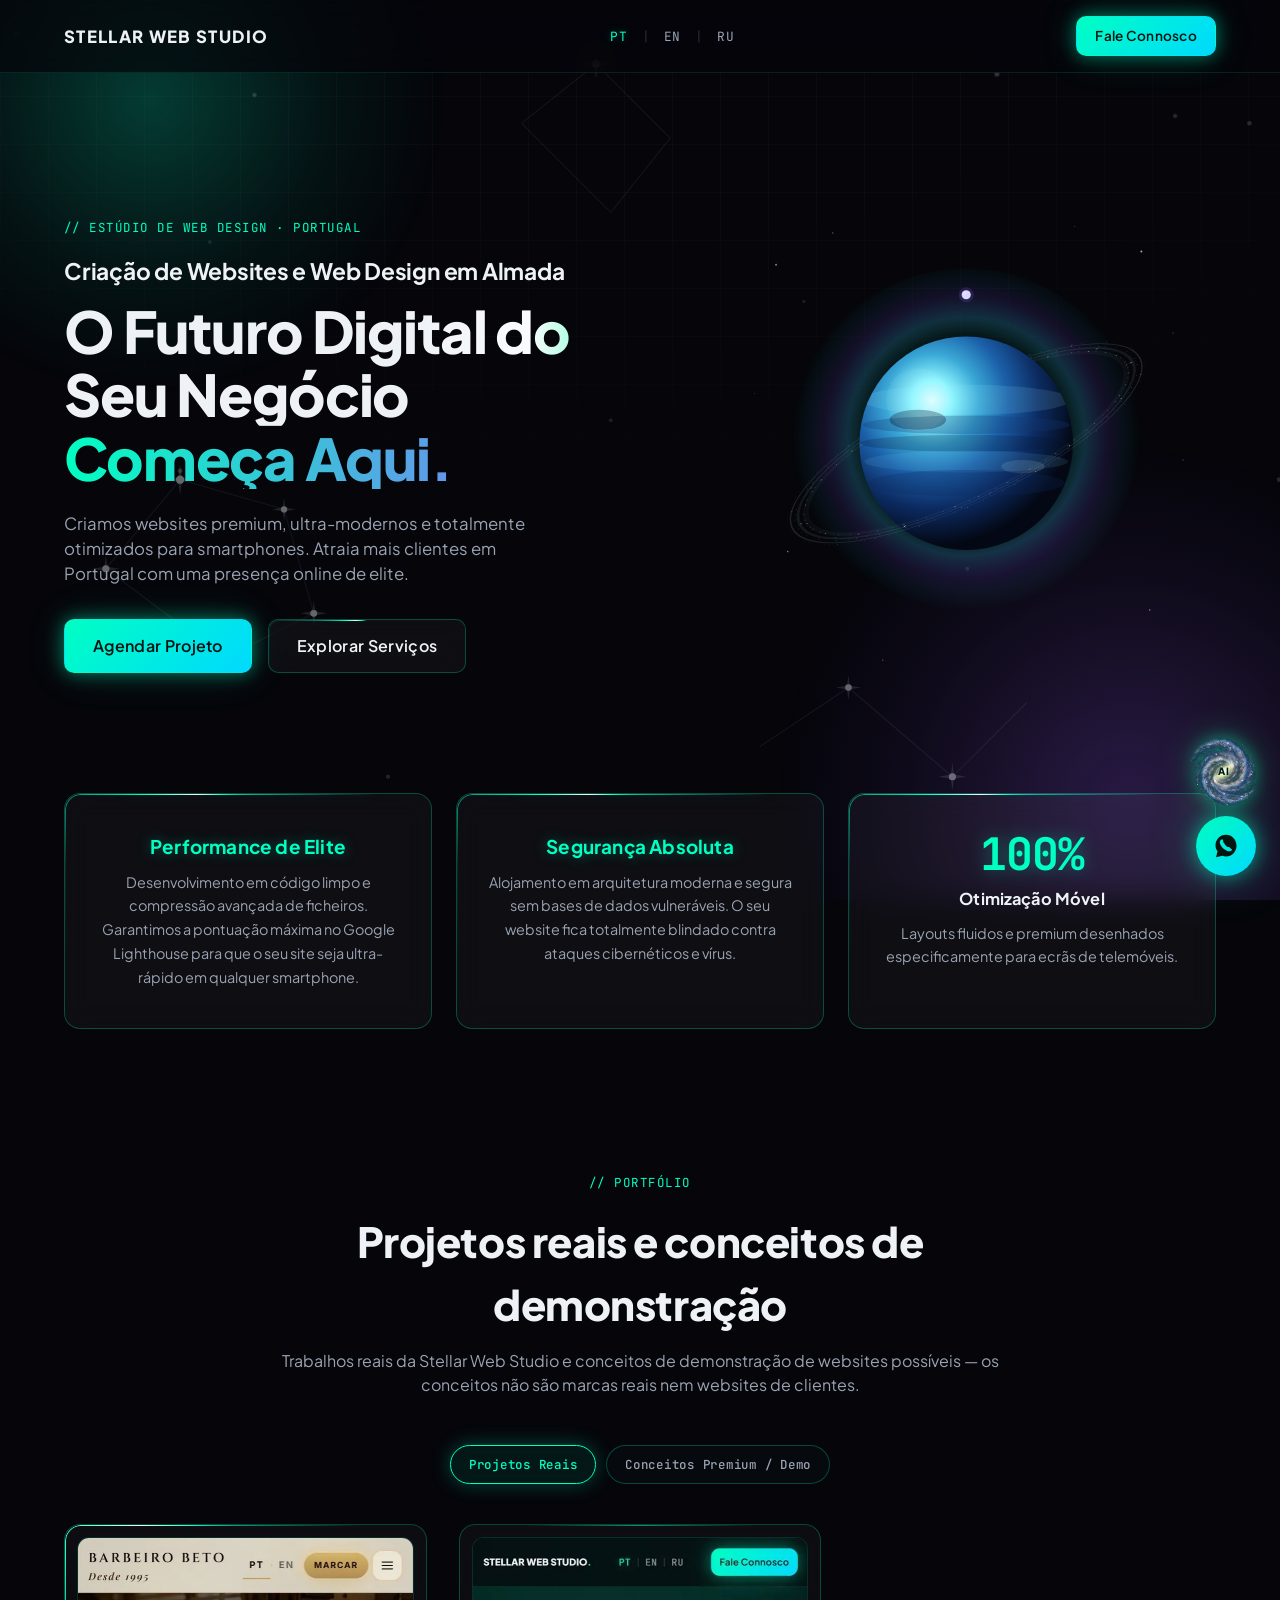
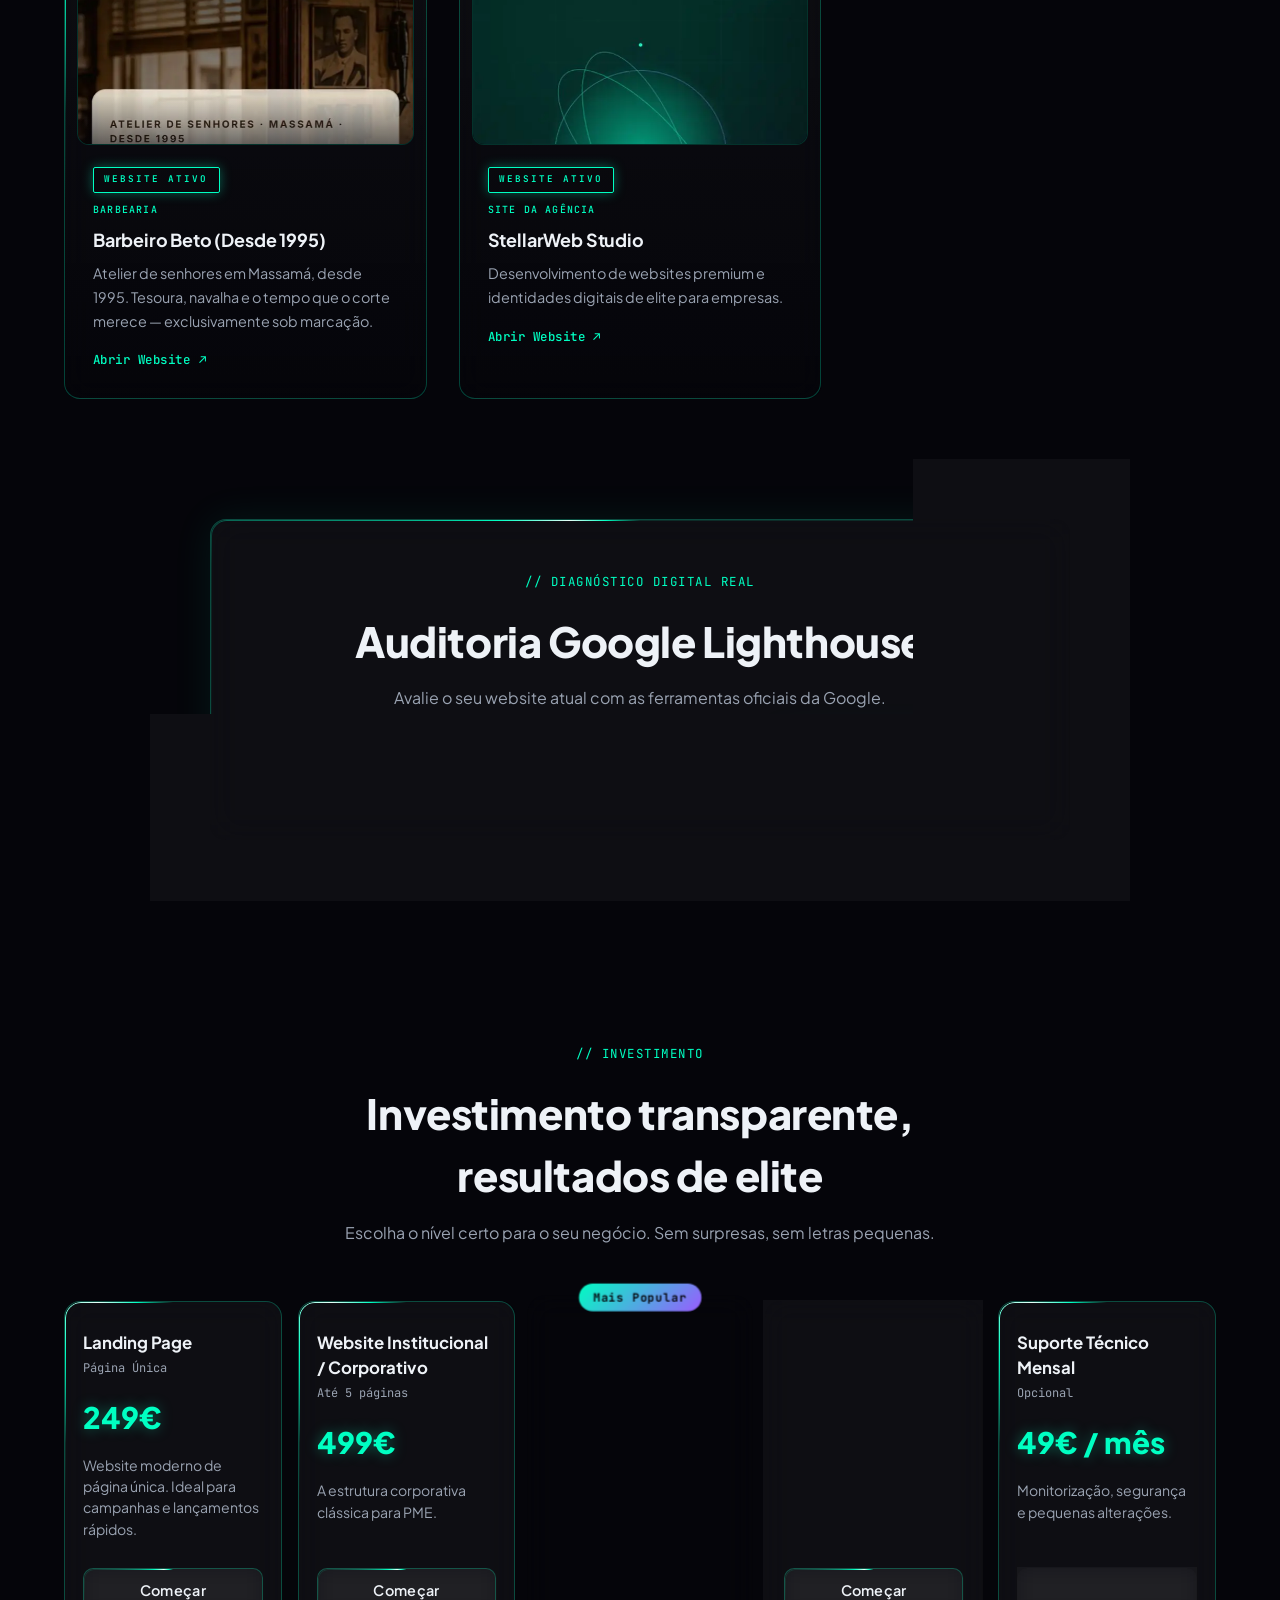
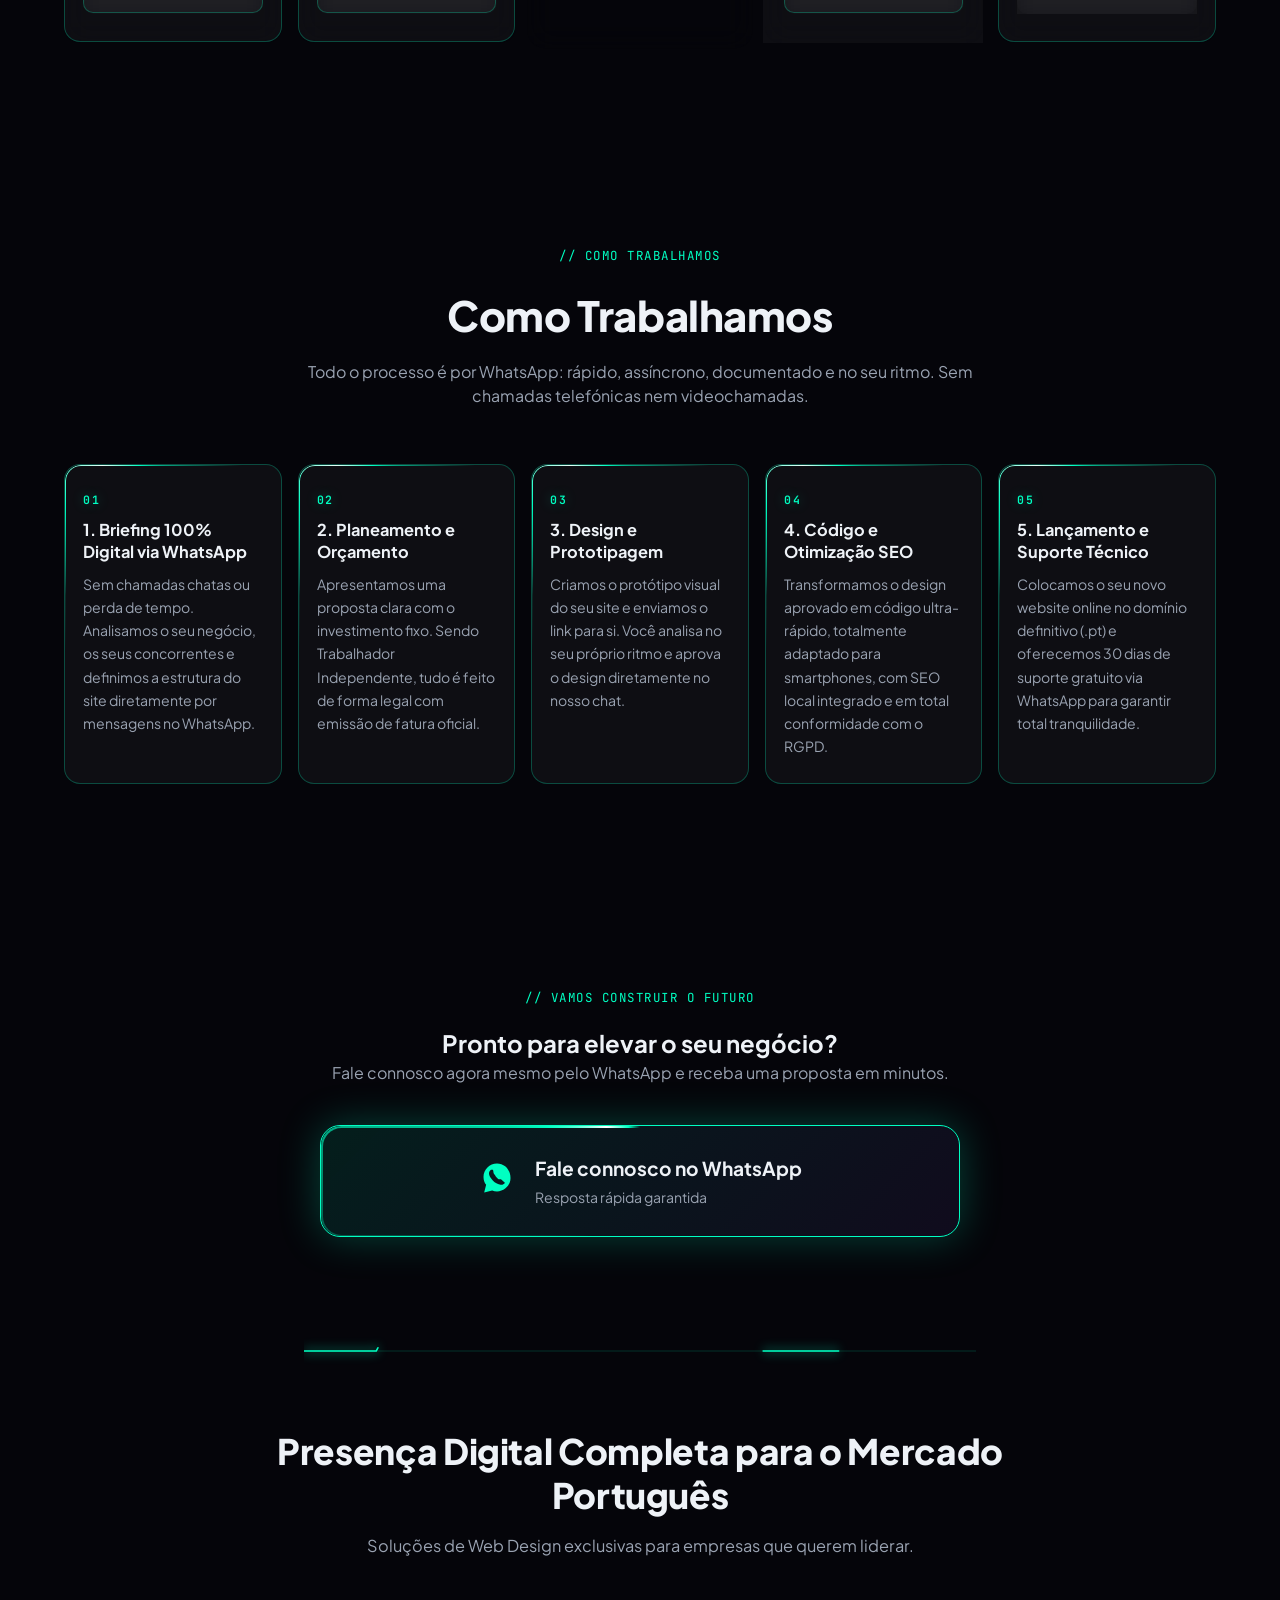
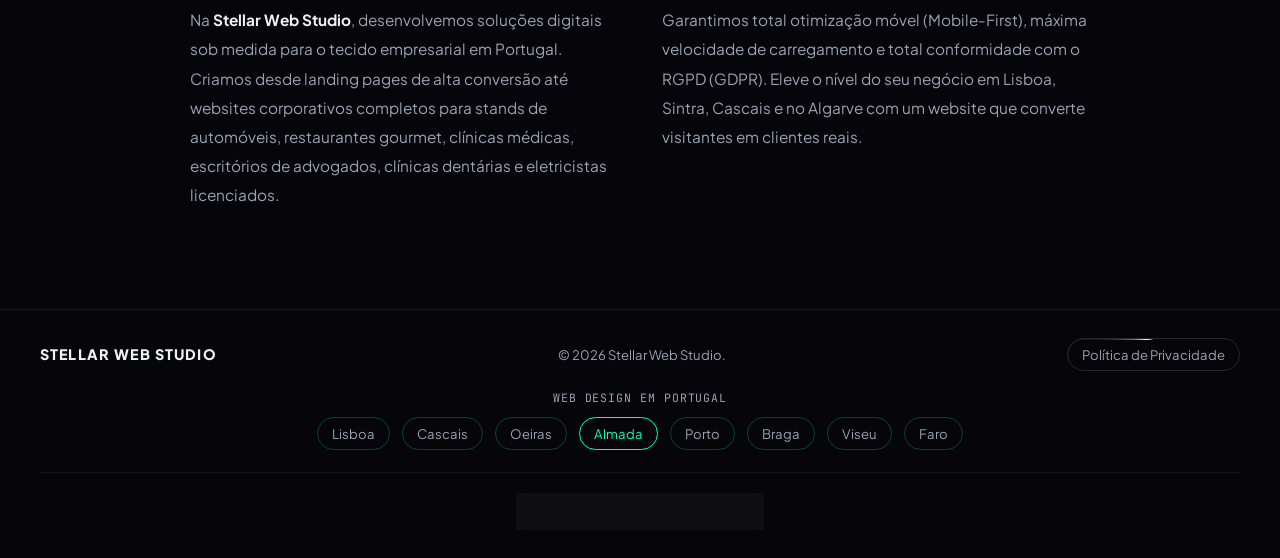
==== commit 9b536f50: "fix: point Google Analytics to measurement ID G-GVJ3VXN6C8 Co-authored-by: Cursor <cursoragent@curso" ====
--- a/almada.html
+++ b/almada.html
@@ -4,12 +4,12 @@
 <meta charset="UTF-8" />
 <meta name="viewport" content="width=device-width, initial-scale=1.0, viewport-fit=cover" />
 <!-- Google tag (gtag.js) -->
-<script async src="https://www.googletagmanager.com/gtag/js?id=G-JHW73YTMX4"></script>
+<script async src="https://www.googletagmanager.com/gtag/js?id=G-GVJ3VXN6C8"></script>
 <script>
   window.dataLayer = window.dataLayer || [];
   function gtag(){dataLayer.push(arguments);}
   gtag('js', new Date());
-  gtag('config', 'G-JHW73YTMX4');
+  gtag('config', 'G-GVJ3VXN6C8');
 </script>
 <title>Criação de Websites Profissionais em Almada | Stellar Web</title>
 <meta name="description" content="Desenvolvimento web, lojas online e web design de alta performance em Almada. Otimizado para telemóveis e Google. Peça já um orçamento!" />
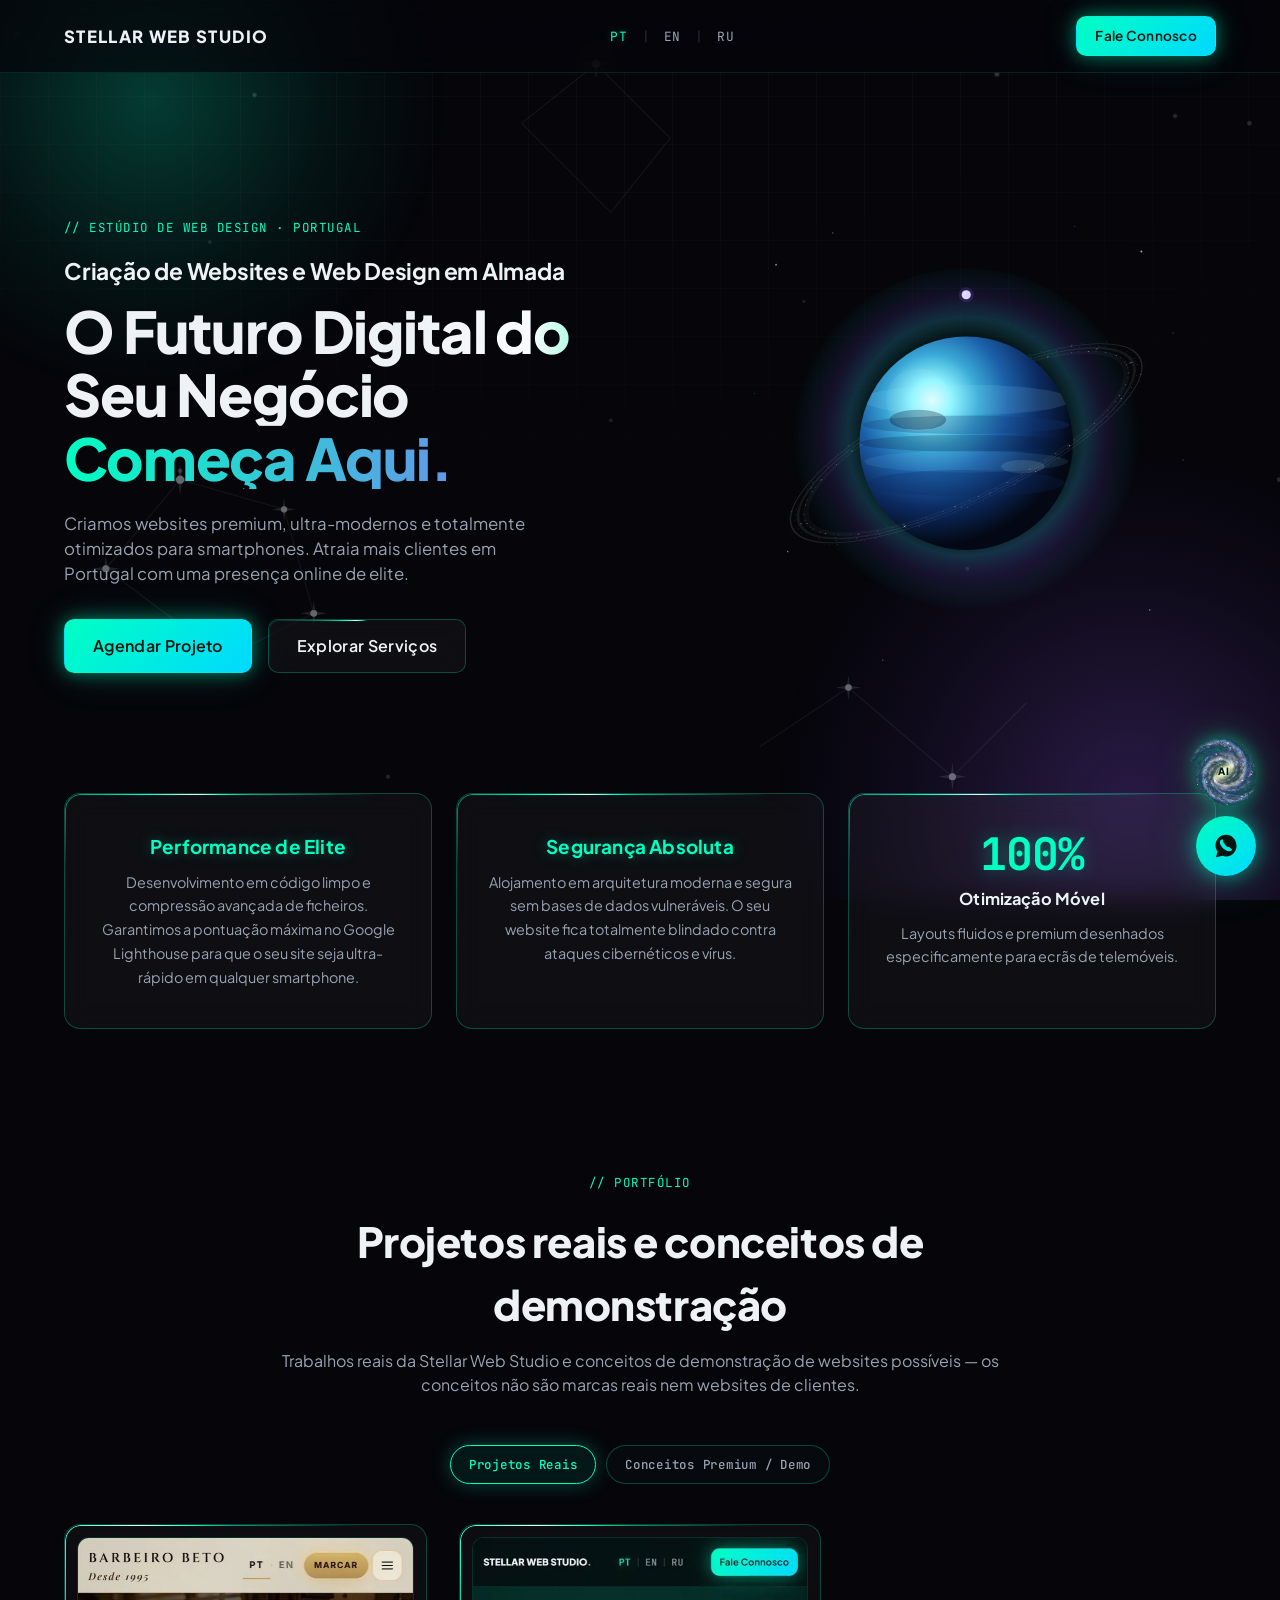
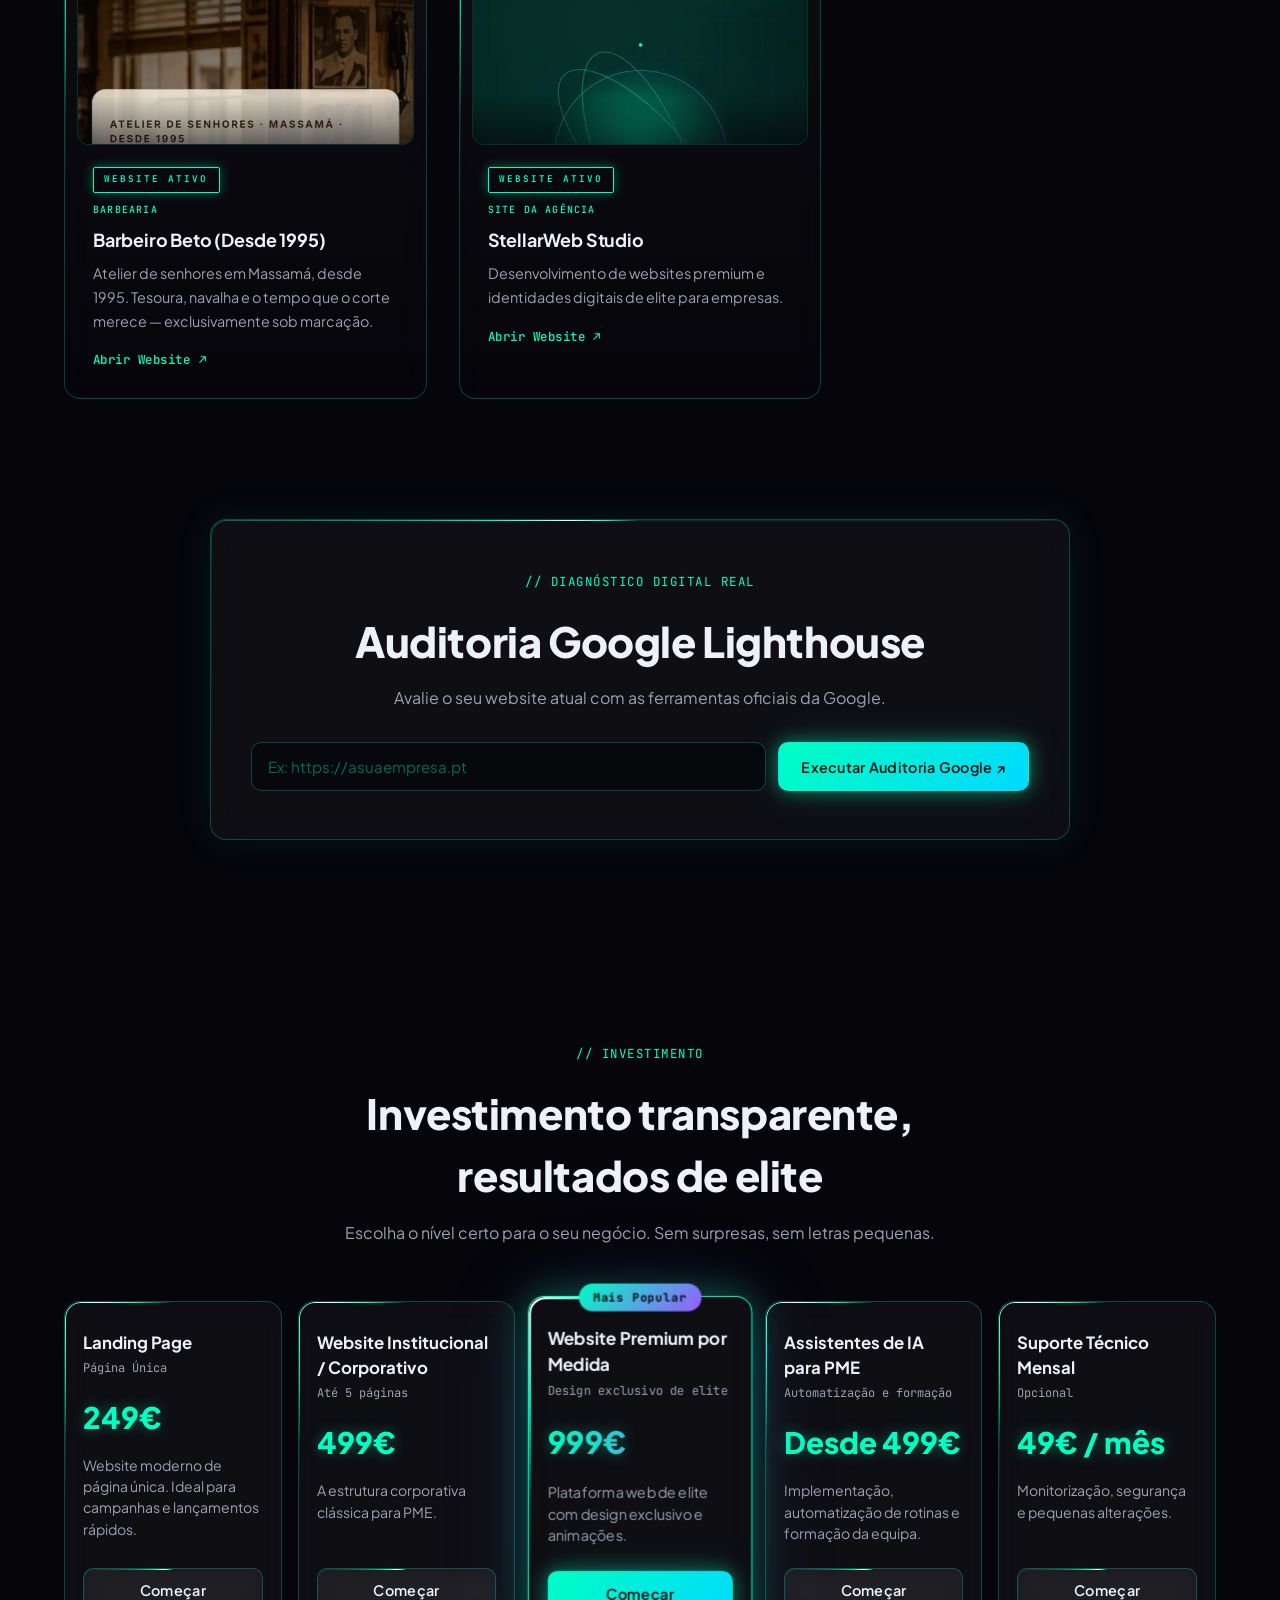
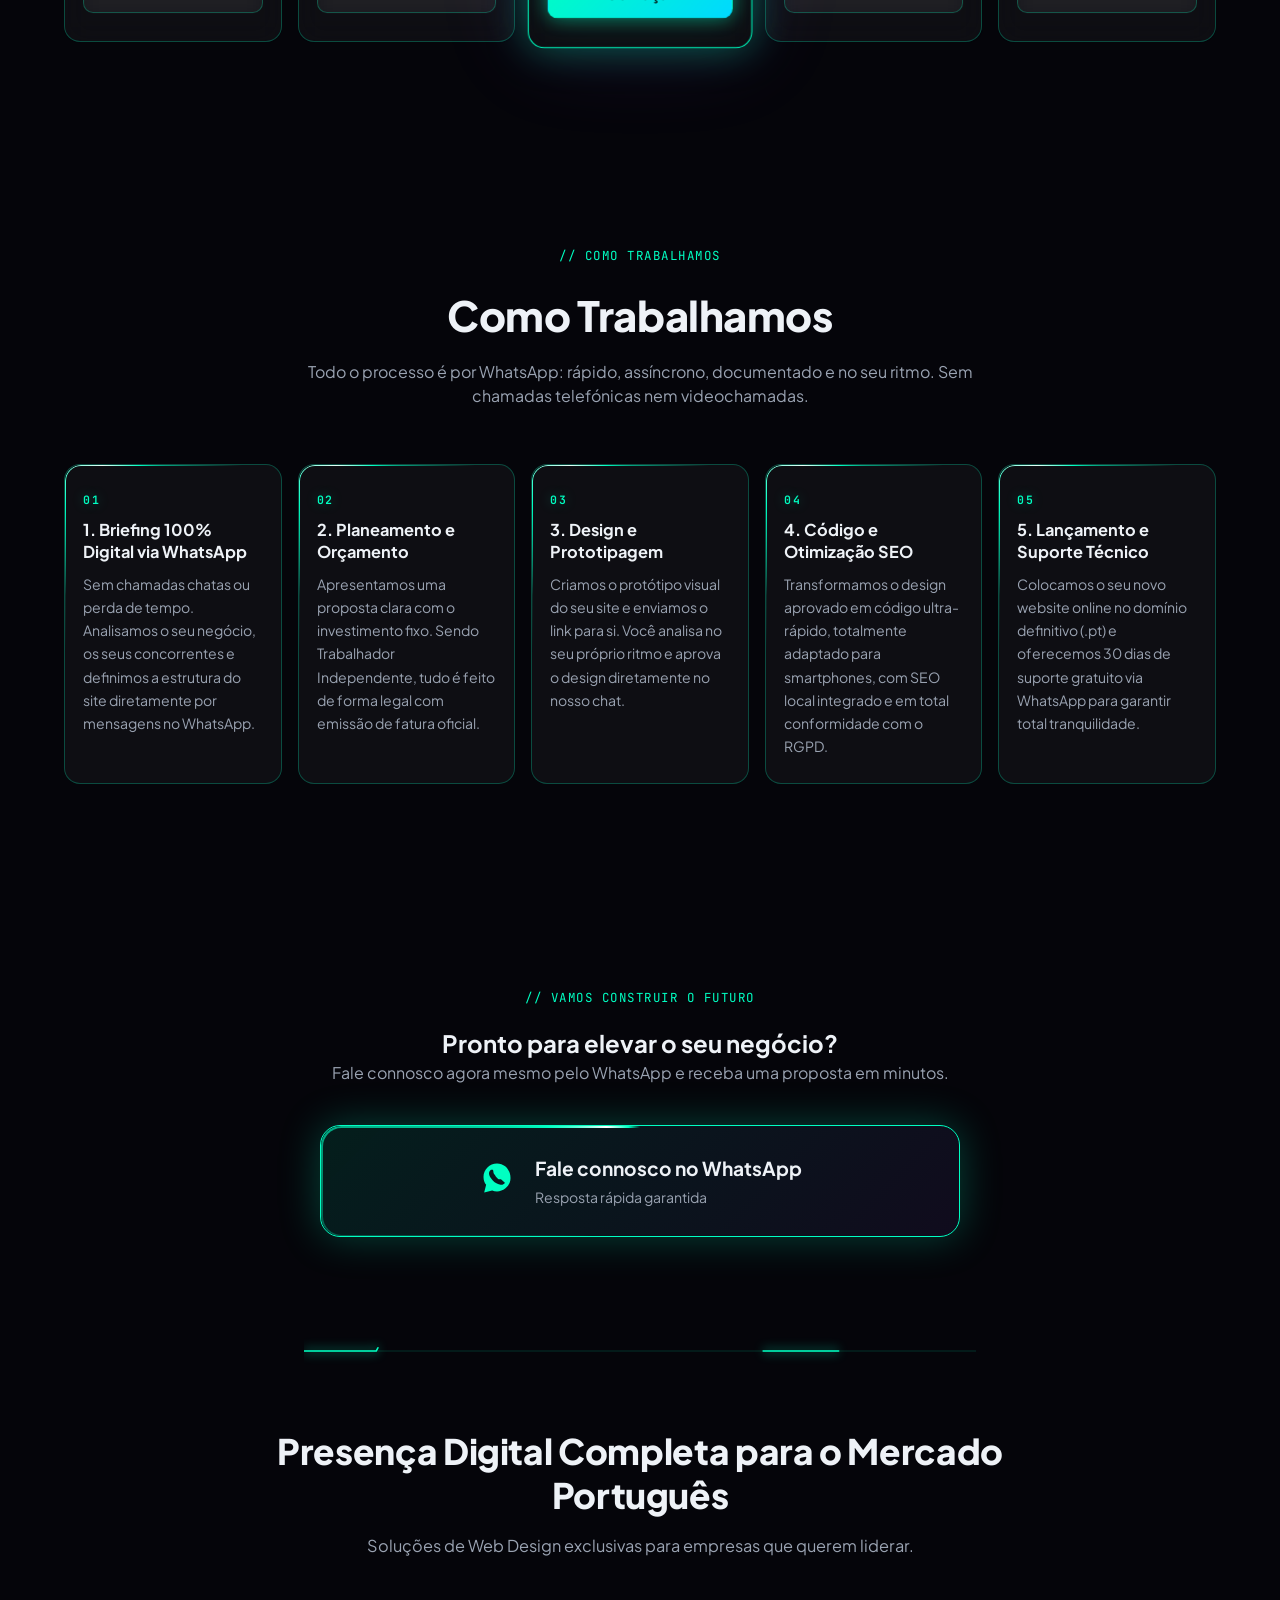
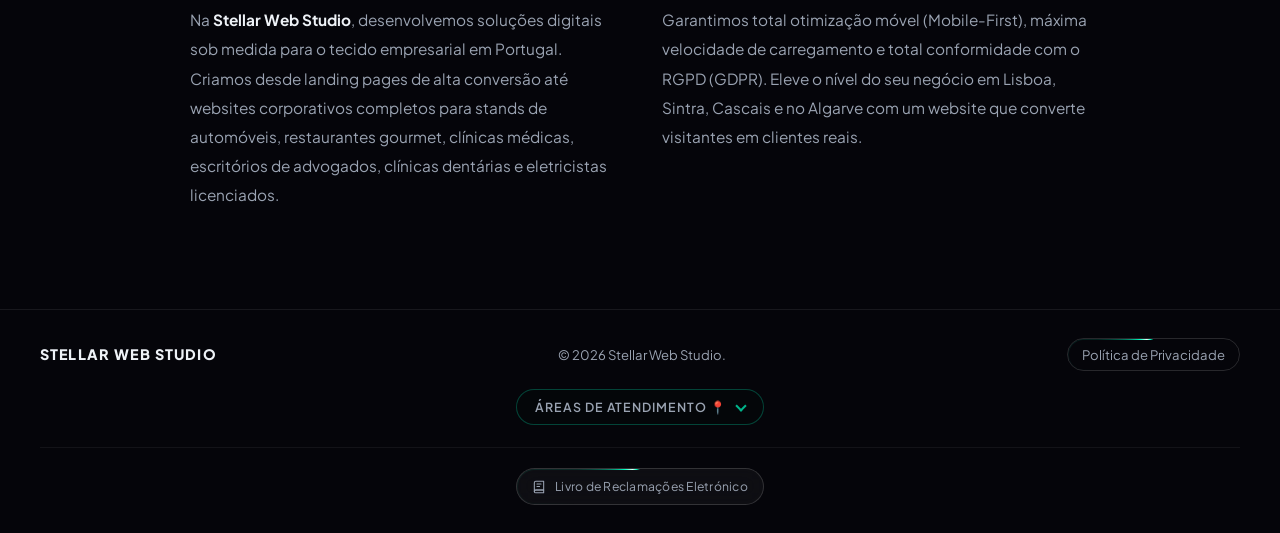
==== commit cda8f5f5: "style: collapse city footer links into a premium accordion Co-authored-by: Cursor <cursoragent@curso" ====
--- a/almada.html
+++ b/almada.html
@@ -765,16 +765,25 @@
     <span class="footer-copy" data-i18n="footer.copy">© 2026 Stellar Web Studio.</span>
     <button type="button" class="footer-privacy" id="privacyLink" data-i18n="footer.privacy">Política de Privacidade</button>
   </div>
-  <nav class="footer-cities" aria-label="Web design em Portugal">
-    <span class="footer-cities-label" data-i18n="footer.cities">Web design em Portugal</span>
-    <a href="/lisboa">Lisboa</a>
-    <a href="/cascais">Cascais</a>
-    <a href="/oeiras">Oeiras</a>
-    <a href="/almada" aria-current="page">Almada</a>
-    <a href="/porto">Porto</a>
-    <a href="/braga">Braga</a>
-    <a href="/viseu">Viseu</a>
-    <a href="/faro">Faro</a>
+  <nav class="footer-cities" aria-label="Áreas de Atendimento">
+    <button type="button" class="footer-cities-toggle" id="footerCitiesToggle" aria-expanded="false" aria-controls="footerCitiesPanel">
+      <span data-i18n="footer.cities">Áreas de Atendimento 📍</span>
+      <span class="footer-cities-chevron" aria-hidden="true"></span>
+    </button>
+    <div class="footer-cities-panel" id="footerCitiesPanel">
+      <div class="footer-cities-panel-inner">
+        <div class="footer-cities-grid">
+          <a href="/lisboa">Lisboa</a>
+          <a href="/cascais">Cascais</a>
+          <a href="/oeiras">Oeiras</a>
+          <a href="/almada" aria-current="page">Almada</a>
+          <a href="/porto">Porto</a>
+          <a href="/braga">Braga</a>
+          <a href="/viseu">Viseu</a>
+          <a href="/faro">Faro</a>
+        </div>
+      </div>
+    </div>
   </nav>
   <div class="footer-legal">
     <a href="https://livroreclamacoes.pt" target="_blank" rel="noopener" class="footer-badge">
--- a/styles.css
+++ b/styles.css
@@ -1268,17 +1268,51 @@
 .footer-brand{font-size:0.9rem;}
 .footer-copy{color:var(--text-dim); font-size:0.82rem;}
 .footer-cities{
-  max-width:1200px; margin:18px auto 0;
-  display:flex; flex-wrap:wrap; align-items:center; justify-content:center; gap:10px 12px;
-}
-.footer-cities-label{
-  width:100%; text-align:center;
-  font-family:var(--mono); font-size:0.72rem; letter-spacing:0.08em;
-  text-transform:uppercase; color:var(--text-dim);
+  max-width:560px; width:100%; margin:18px auto 0;
+  display:flex; flex-direction:column; align-items:center;
+}
+.footer-cities-toggle{
+  -webkit-appearance:none; appearance:none; font-family:inherit;
+  display:inline-flex; align-items:center; justify-content:center; gap:10px;
+  color:var(--text-dim); font-size:0.78rem; font-weight:600;
+  letter-spacing:0.08em; text-transform:uppercase; cursor:pointer;
+  background:rgba(5,8,10,0.55);
+  border:1px solid var(--glass-border);
+  border-radius:999px; padding:9px 18px;
+  transition:color 0.2s ease, border-color 0.2s ease, box-shadow 0.2s ease, background 0.2s ease;
+}
+.footer-cities-toggle:hover,
+.footer-cities-toggle:focus-visible{
+  color:var(--cyan); border-color:var(--cyan);
+  box-shadow:0 0 16px rgba(0,255,194,0.16); outline:none;
+}
+.footer-cities.is-open .footer-cities-toggle{
+  color:var(--cyan); border-color:var(--cyan);
+  background:rgba(0,255,194,0.06);
+}
+.footer-cities-chevron{
+  width:8px; height:8px; flex-shrink:0; margin-top:-3px;
+  border-right:2px solid var(--cyan); border-bottom:2px solid var(--cyan);
+  transform:rotate(45deg); opacity:0.7;
+  transition:transform 0.3s ease, opacity 0.2s ease;
+}
+.footer-cities.is-open .footer-cities-chevron{
+  margin-top:3px; transform:rotate(225deg); opacity:1;
+}
+.footer-cities-panel{
+  display:grid; grid-template-rows:0fr; width:100%;
+  transition:grid-template-rows 0.38s ease;
+}
+.footer-cities.is-open .footer-cities-panel{grid-template-rows:1fr;}
+.footer-cities-panel-inner{overflow:hidden; min-height:0;}
+.footer-cities-grid{
+  display:grid; grid-template-columns:repeat(4, minmax(0, 1fr));
+  gap:10px; padding:14px 0 2px;
 }
 .footer-cities a{
+  display:block; text-align:center;
   color:var(--text-dim); font-size:0.82rem; text-decoration:none;
-  border:1px solid var(--glass-border); border-radius:999px; padding:6px 14px;
+  border:1px solid var(--glass-border); border-radius:999px; padding:8px 10px;
   transition:color 0.2s ease, border-color 0.2s ease, box-shadow 0.2s ease;
 }
 .footer-cities a:hover,
@@ -1542,6 +1576,7 @@
   .whatsapp-block{flex-direction:column; padding:28px 24px; gap:14px;}
   .wa-text{text-align:center; align-items:center;}
   .footer-inner{flex-direction:column; text-align:center;}
+  .footer-cities-grid{grid-template-columns:repeat(2, minmax(0, 1fr));}
   .floating-wa{width:54px; height:54px; bottom:18px; right:18px;}
   .sofia-widget{right:18px; bottom:82px;}
   .sofia-bubble{
